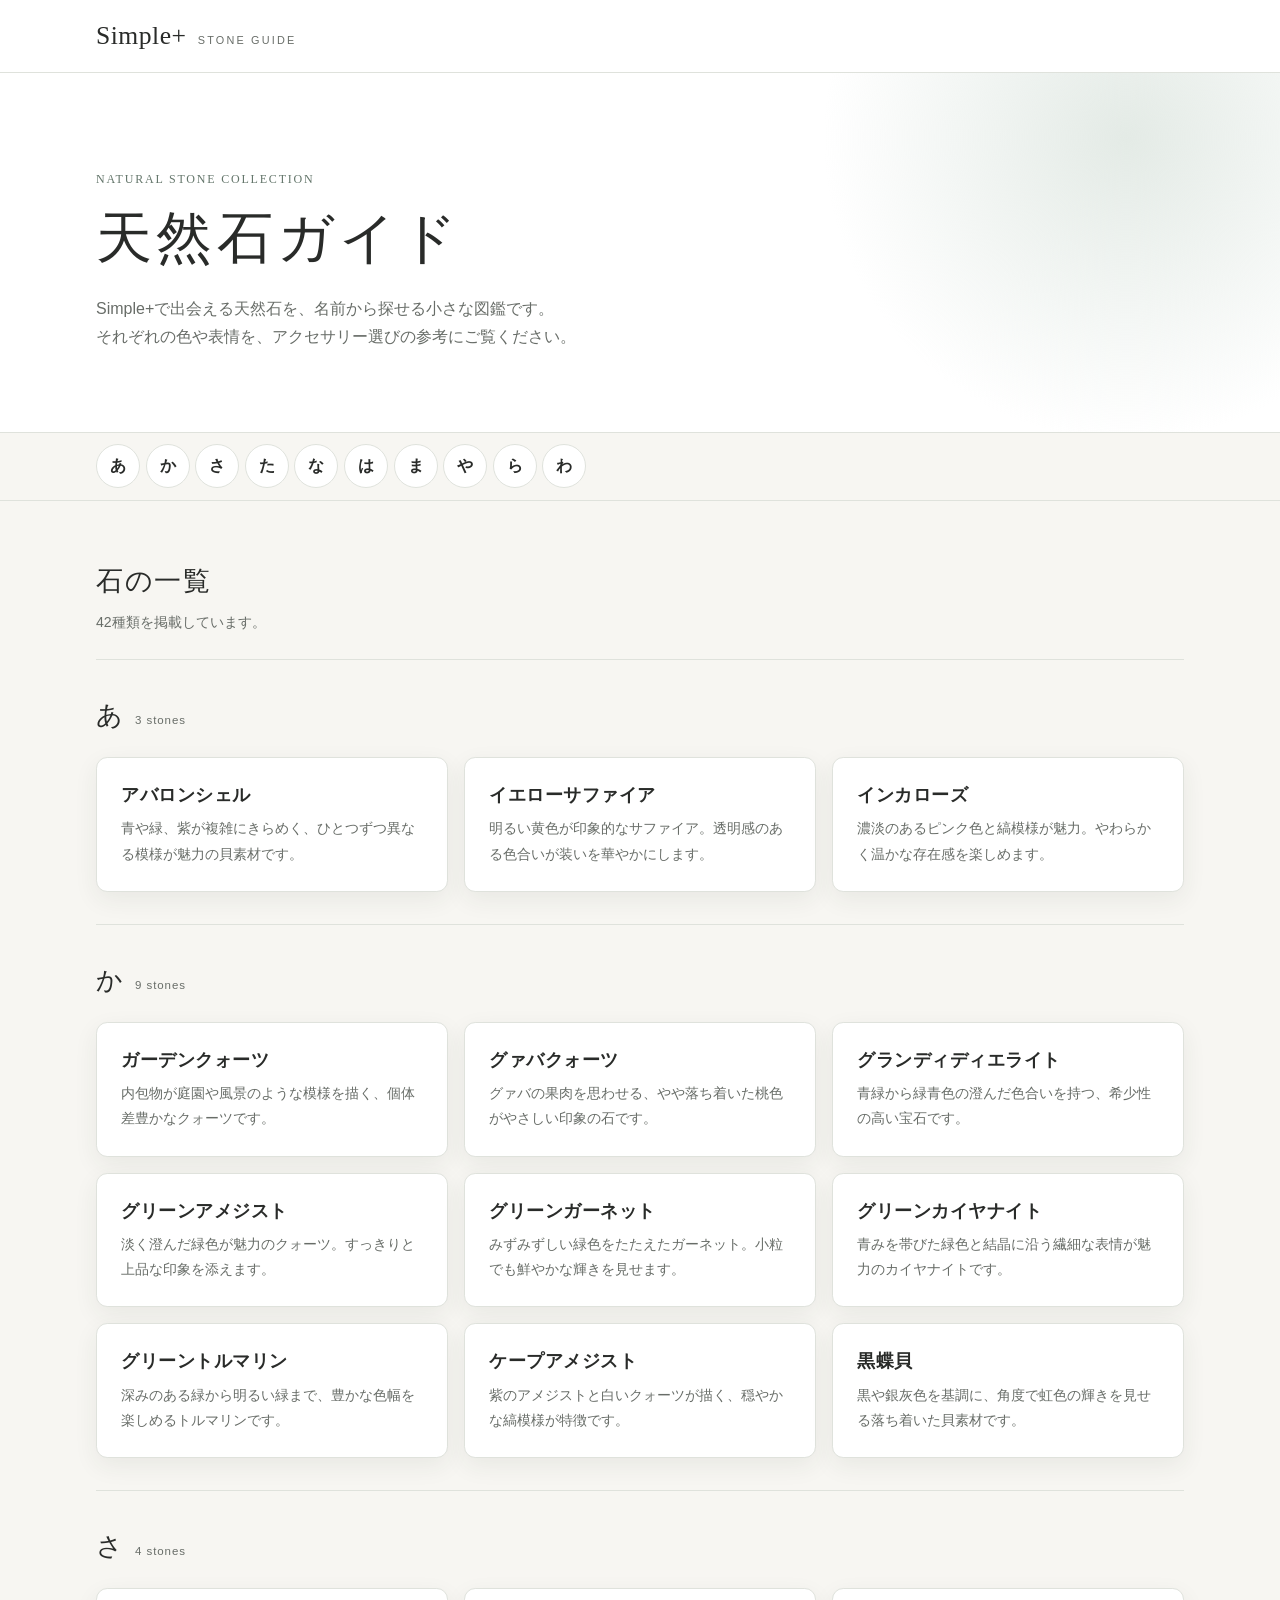
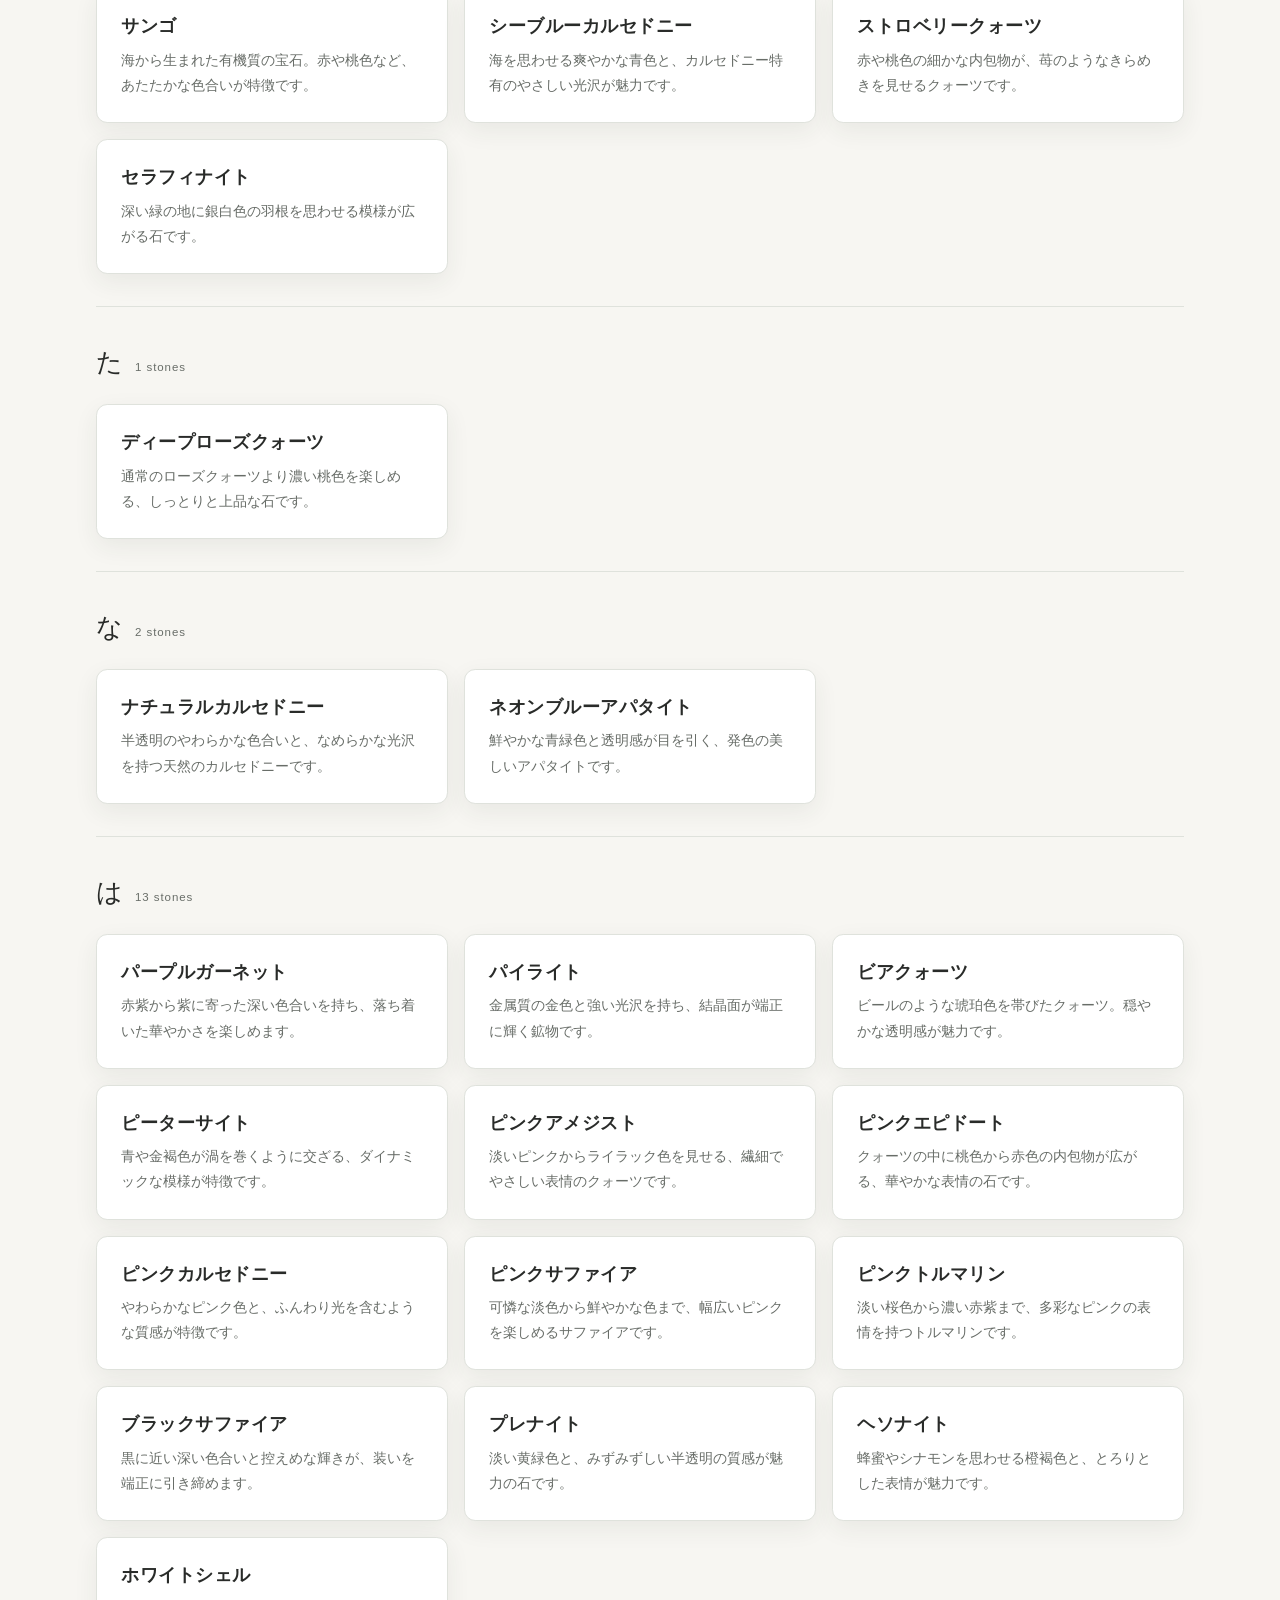
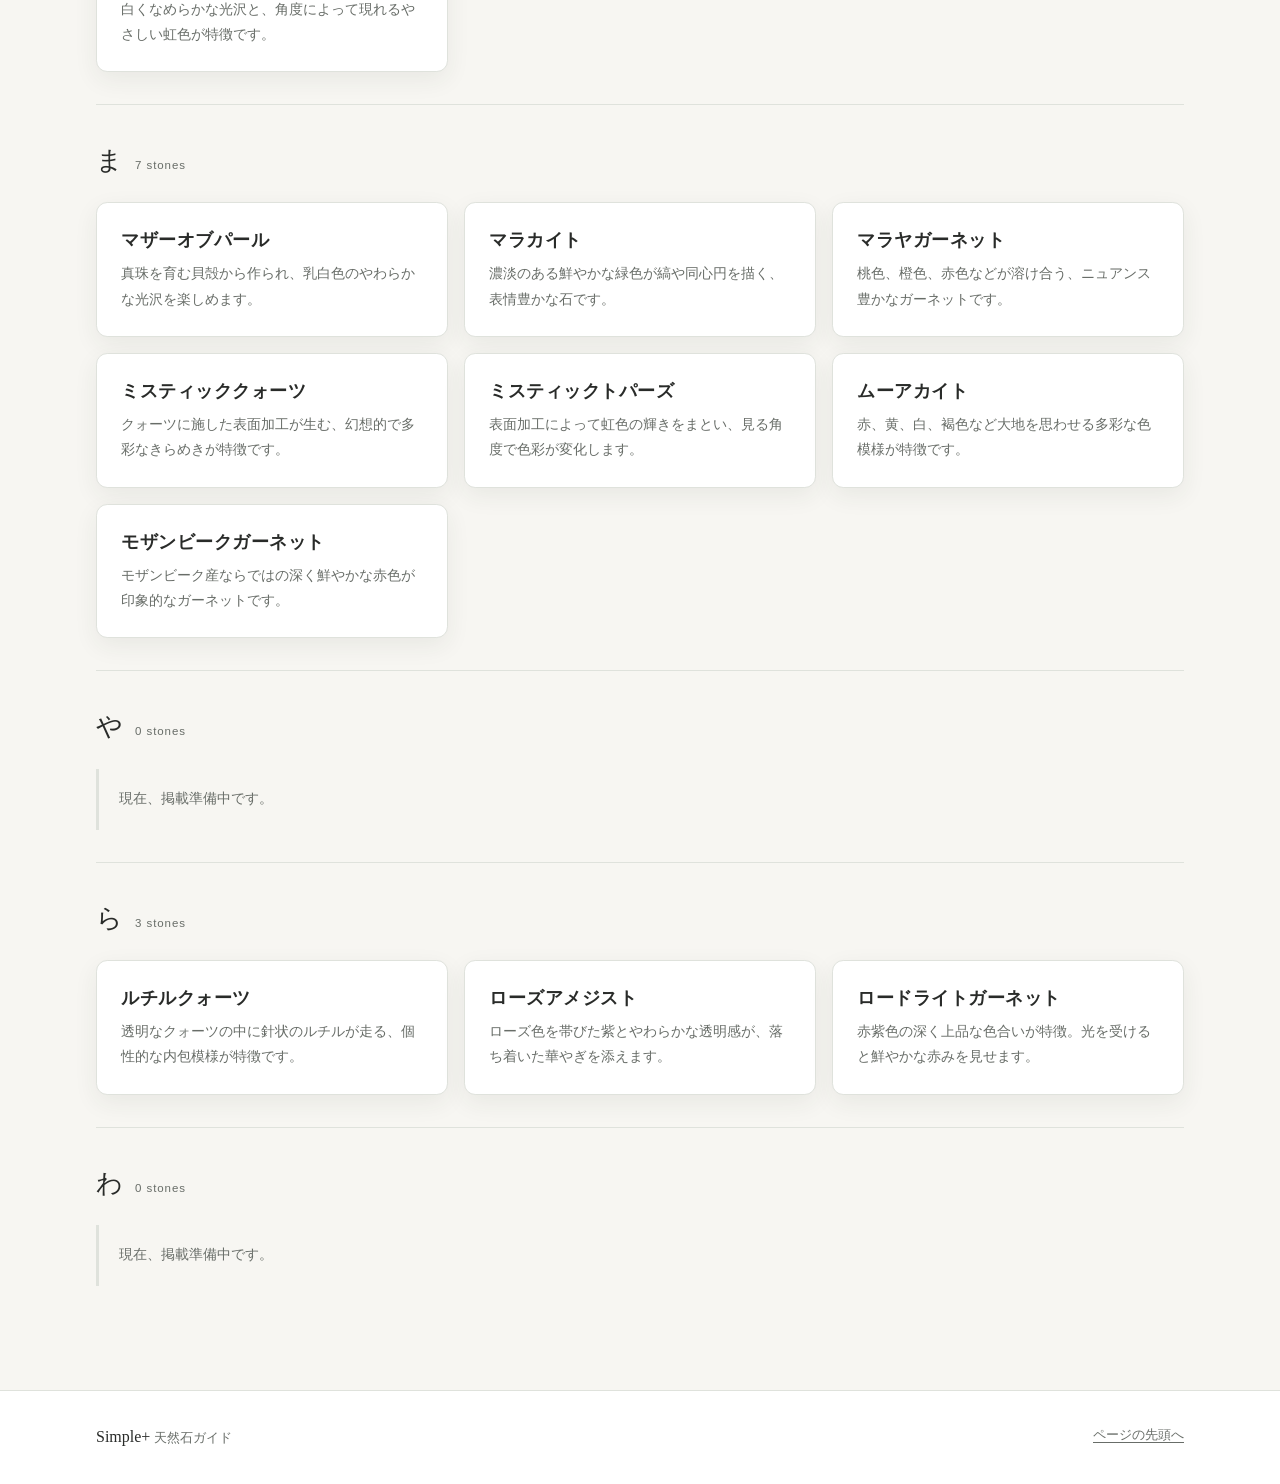
==== index.html @ 86a59d7c "Add files via upload" ====
<!doctype html>
<html lang="ja">
  <head>
    <meta charset="utf-8">
    <meta name="viewport" content="width=device-width, initial-scale=1">
    <meta name="description" content="天然石アクセサリーブランド Simple+ が扱う石の特徴を、あいうえお順で紹介します。">
    <meta name="theme-color" content="#f7f6f2">
    <title>天然石ガイド | Simple+</title>
    <link rel="stylesheet" href="style.css">
    <script src="script.js" defer></script>
  </head>
  <body>
    <a class="skip-link" href="#stone-list">石の一覧へ移動</a>

    <header class="site-header" id="top">
      <div class="header-inner">
        <a class="brand" href="#top" aria-label="Simple+ 天然石ガイドの先頭へ">
          <span class="brand-name">Simple+</span>
          <span class="brand-label">STONE GUIDE</span>
        </a>
      </div>
    </header>

    <main>
      <section class="hero" aria-labelledby="page-title">
        <div class="content-width">
          <p class="eyebrow">Natural stone collection</p>
          <h1 id="page-title">天然石ガイド</h1>
          <p class="lead">
            Simple+で出会える天然石を、名前から探せる小さな図鑑です。<br>
            それぞれの色や表情を、アクセサリー選びの参考にご覧ください。
          </p>
        </div>
      </section>

      <nav class="kana-navigation" aria-label="石名のあいうえお順ナビゲーション">
        <div class="kana-scroll content-width">
          <a href="#group-a">あ</a>
          <a href="#group-ka">か</a>
          <a href="#group-sa">さ</a>
          <a href="#group-ta">た</a>
          <a href="#group-na">な</a>
          <a href="#group-ha">は</a>
          <a href="#group-ma">ま</a>
          <a href="#group-ya">や</a>
          <a href="#group-ra">ら</a>
          <a href="#group-wa">わ</a>
        </div>
      </nav>

      <div class="content-width list-heading">
        <h2>石の一覧</h2>
        <p><span id="stone-count">0</span>種類を掲載しています。</p>
      </div>

      <div id="stone-list" class="stone-groups content-width" aria-live="polite"></div>

      <noscript>
        <p class="noscript-message content-width">
          石の一覧を表示するには、ブラウザのJavaScriptを有効にしてください。
        </p>
      </noscript>
    </main>

    <footer class="site-footer">
      <div class="content-width footer-inner">
        <p><span class="footer-brand">Simple+</span> 天然石ガイド</p>
        <a href="#top">ページの先頭へ</a>
      </div>
    </footer>
  </body>
</html>
---- style.css ----
:root {
  --background: #f7f6f2;
  --surface: #ffffff;
  --text: #292b29;
  --muted: #686d68;
  --accent: #64766b;
  --accent-soft: #e9eee9;
  --border: #dfe2dc;
  --shadow: 0 8px 24px rgb(40 50 43 / 7%);
  --content-width: 68rem;
}

* {
  box-sizing: border-box;
}

html {
  scroll-behavior: smooth;
  scroll-padding-top: 5.5rem;
}

body {
  margin: 0;
  background: var(--background);
  color: var(--text);
  font-family: -apple-system, BlinkMacSystemFont, "Hiragino Sans", "Yu Gothic", "YuGothic", "Noto Sans JP", sans-serif;
  font-size: 1rem;
  line-height: 1.8;
  -webkit-font-smoothing: antialiased;
}

a {
  color: inherit;
}

.content-width,
.header-inner {
  width: min(100% - 2rem, var(--content-width));
  margin-inline: auto;
}

.skip-link {
  position: fixed;
  z-index: 100;
  top: 0.5rem;
  left: 0.5rem;
  padding: 0.65rem 1rem;
  border-radius: 0.35rem;
  background: var(--text);
  color: #fff;
  transform: translateY(-150%);
}

.skip-link:focus {
  transform: translateY(0);
}

.site-header {
  position: relative;
  z-index: 20;
  border-bottom: 1px solid var(--border);
  background: rgb(255 255 255 / 94%);
}

.header-inner {
  display: flex;
  min-height: 4.5rem;
  align-items: center;
}

.brand {
  display: inline-flex;
  align-items: baseline;
  gap: 0.7rem;
  text-decoration: none;
}

.brand-name {
  font-family: Georgia, "Times New Roman", serif;
  font-size: 1.6rem;
  letter-spacing: 0.02em;
}

.brand-label {
  color: var(--muted);
  font-size: 0.68rem;
  letter-spacing: 0.2em;
}

.hero {
  padding: 4.5rem 0 3.5rem;
  border-bottom: 1px solid var(--border);
  background:
    radial-gradient(circle at 88% 18%, rgb(216 226 219 / 70%), transparent 26%),
    var(--surface);
}

.eyebrow {
  margin: 0 0 0.7rem;
  color: var(--accent);
  font-family: Georgia, "Times New Roman", serif;
  font-size: 0.75rem;
  letter-spacing: 0.15em;
  text-transform: uppercase;
}

h1,
h2,
h3,
p {
  margin-top: 0;
}

h1 {
  margin-bottom: 1.25rem;
  font-family: Georgia, "Yu Mincho", "YuMincho", serif;
  font-size: clamp(2rem, 8vw, 3.5rem);
  font-weight: 500;
  letter-spacing: 0.08em;
  line-height: 1.3;
}

.lead {
  max-width: 40rem;
  margin-bottom: 0;
  color: var(--muted);
  font-size: 0.95rem;
}

.kana-navigation {
  position: sticky;
  z-index: 10;
  top: 0;
  border-bottom: 1px solid var(--border);
  background: rgb(247 246 242 / 95%);
  backdrop-filter: blur(8px);
}

.kana-scroll {
  display: flex;
  gap: 0.35rem;
  overflow-x: auto;
  padding-block: 0.7rem;
  scrollbar-width: thin;
}

.kana-scroll a {
  display: grid;
  flex: 0 0 2.75rem;
  min-height: 2.75rem;
  place-items: center;
  border: 1px solid var(--border);
  border-radius: 999px;
  background: var(--surface);
  font-weight: 600;
  text-decoration: none;
  transition: background-color 160ms ease, border-color 160ms ease, color 160ms ease;
}

.kana-scroll a:hover,
.kana-scroll a:focus-visible {
  border-color: var(--accent);
  background: var(--accent);
  color: #fff;
  outline: none;
}

.list-heading {
  padding: 3.5rem 0 1.5rem;
}

.list-heading h2 {
  margin-bottom: 0.25rem;
  font-family: Georgia, "Yu Mincho", "YuMincho", serif;
  font-size: 1.7rem;
  font-weight: 500;
  letter-spacing: 0.06em;
}

.list-heading p {
  margin-bottom: 0;
  color: var(--muted);
  font-size: 0.88rem;
}

.stone-groups {
  padding-bottom: 4.5rem;
}

.stone-group {
  padding: 2rem 0;
  border-top: 1px solid var(--border);
  scroll-margin-top: 5.5rem;
}

.group-title {
  display: flex;
  align-items: baseline;
  gap: 0.75rem;
  margin-bottom: 1.1rem;
  font-family: Georgia, "Yu Mincho", "YuMincho", serif;
  font-size: 1.65rem;
  font-weight: 500;
}

.group-count {
  color: var(--muted);
  font-family: -apple-system, BlinkMacSystemFont, "Hiragino Sans", "Yu Gothic", sans-serif;
  font-size: 0.72rem;
  font-weight: 400;
  letter-spacing: 0.08em;
}

.stone-grid {
  display: grid;
  gap: 0.8rem;
  padding: 0;
  margin: 0;
  list-style: none;
}

.stone-card {
  height: 100%;
  padding: 1.25rem;
  border: 1px solid var(--border);
  border-radius: 0.7rem;
  background: var(--surface);
  box-shadow: var(--shadow);
}

.stone-card h3 {
  margin-bottom: 0.5rem;
  font-family: Georgia, "Yu Mincho", "YuMincho", serif;
  font-size: 1.1rem;
  font-weight: 600;
  letter-spacing: 0.03em;
  line-height: 1.5;
}

.stone-card p {
  margin-bottom: 0;
  color: var(--muted);
  font-size: 0.9rem;
  line-height: 1.75;
}

.empty-message {
  margin: 0;
  padding: 1.1rem 1.25rem;
  border-left: 3px solid var(--border);
  color: var(--muted);
  font-size: 0.9rem;
}

.noscript-message {
  margin-bottom: 4rem;
  padding: 1rem;
  border: 1px solid #b88f53;
  background: #fffaf0;
}

.site-footer {
  border-top: 1px solid var(--border);
  background: var(--surface);
}

.footer-inner {
  display: flex;
  flex-wrap: wrap;
  justify-content: space-between;
  gap: 0.75rem 1.5rem;
  padding-block: 2rem;
  color: var(--muted);
  font-size: 0.8rem;
}

.footer-inner p {
  margin-bottom: 0;
}

.footer-inner a {
  text-underline-offset: 0.2em;
}

.footer-brand {
  color: var(--text);
  font-family: Georgia, "Times New Roman", serif;
  font-size: 1rem;
}

@media (min-width: 40rem) {
  .content-width,
  .header-inner {
    width: min(100% - 3rem, var(--content-width));
  }

  .hero {
    padding: 6rem 0 5rem;
  }

  .lead {
    font-size: 1rem;
  }

  .stone-grid {
    grid-template-columns: repeat(2, minmax(0, 1fr));
    gap: 1rem;
  }

  .stone-card {
    padding: 1.5rem;
  }
}

@media (min-width: 62rem) {
  .stone-grid {
    grid-template-columns: repeat(3, minmax(0, 1fr));
  }
}

@media (prefers-reduced-motion: reduce) {
  html {
    scroll-behavior: auto;
  }

  *,
  *::before,
  *::after {
    scroll-behavior: auto !important;
    transition-duration: 0.01ms !important;
  }
}
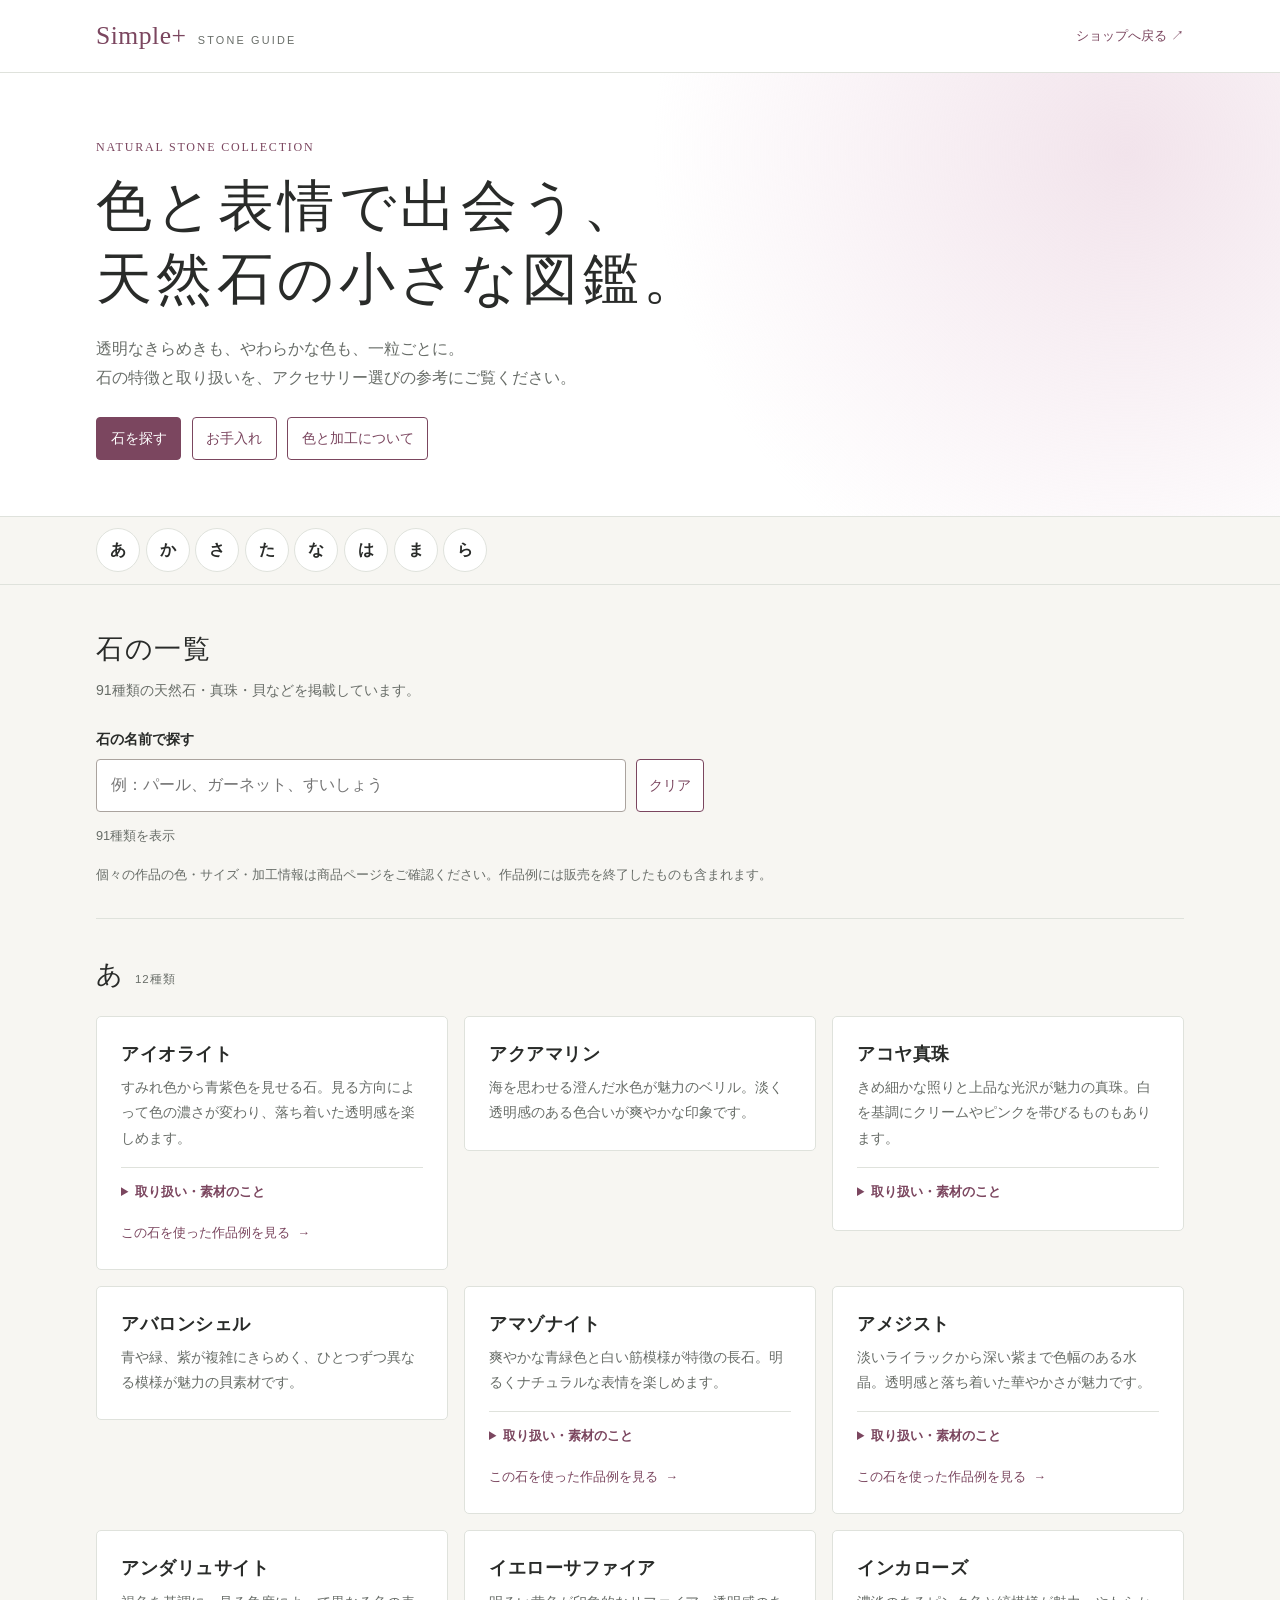
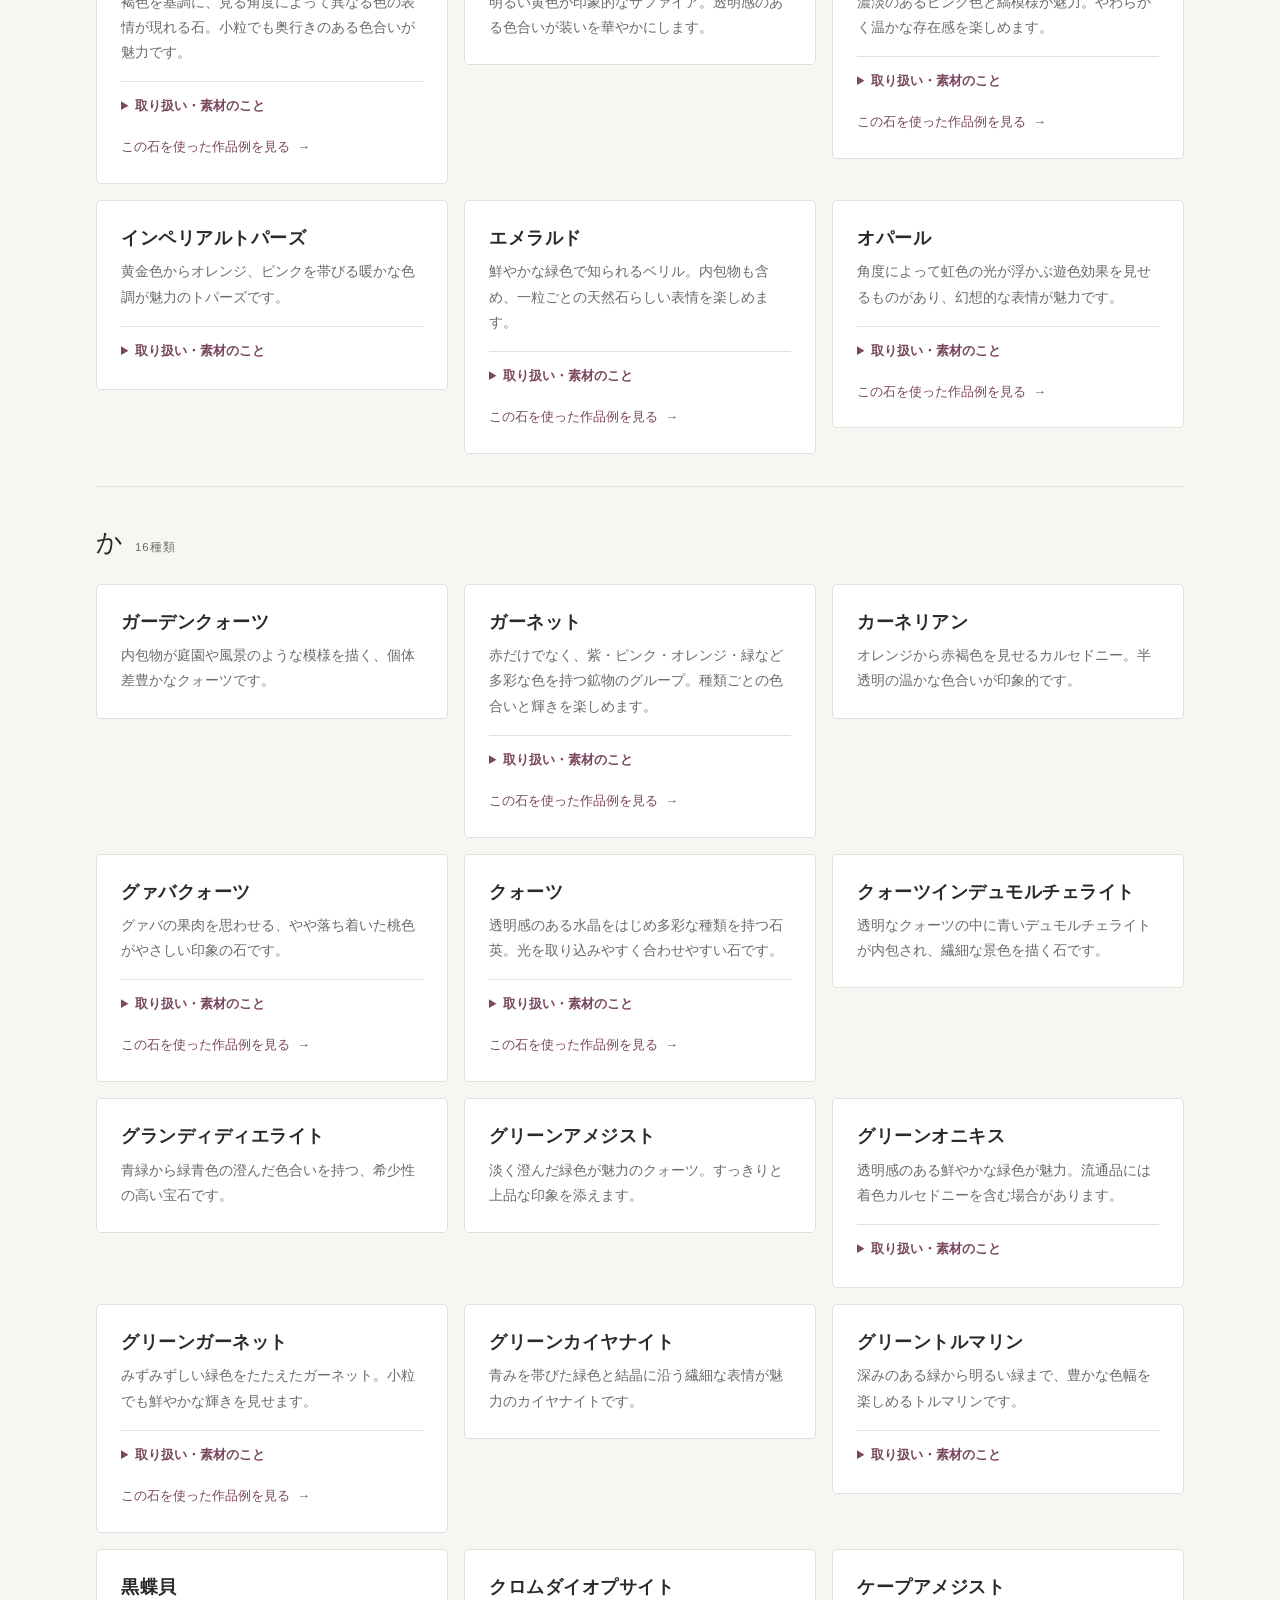
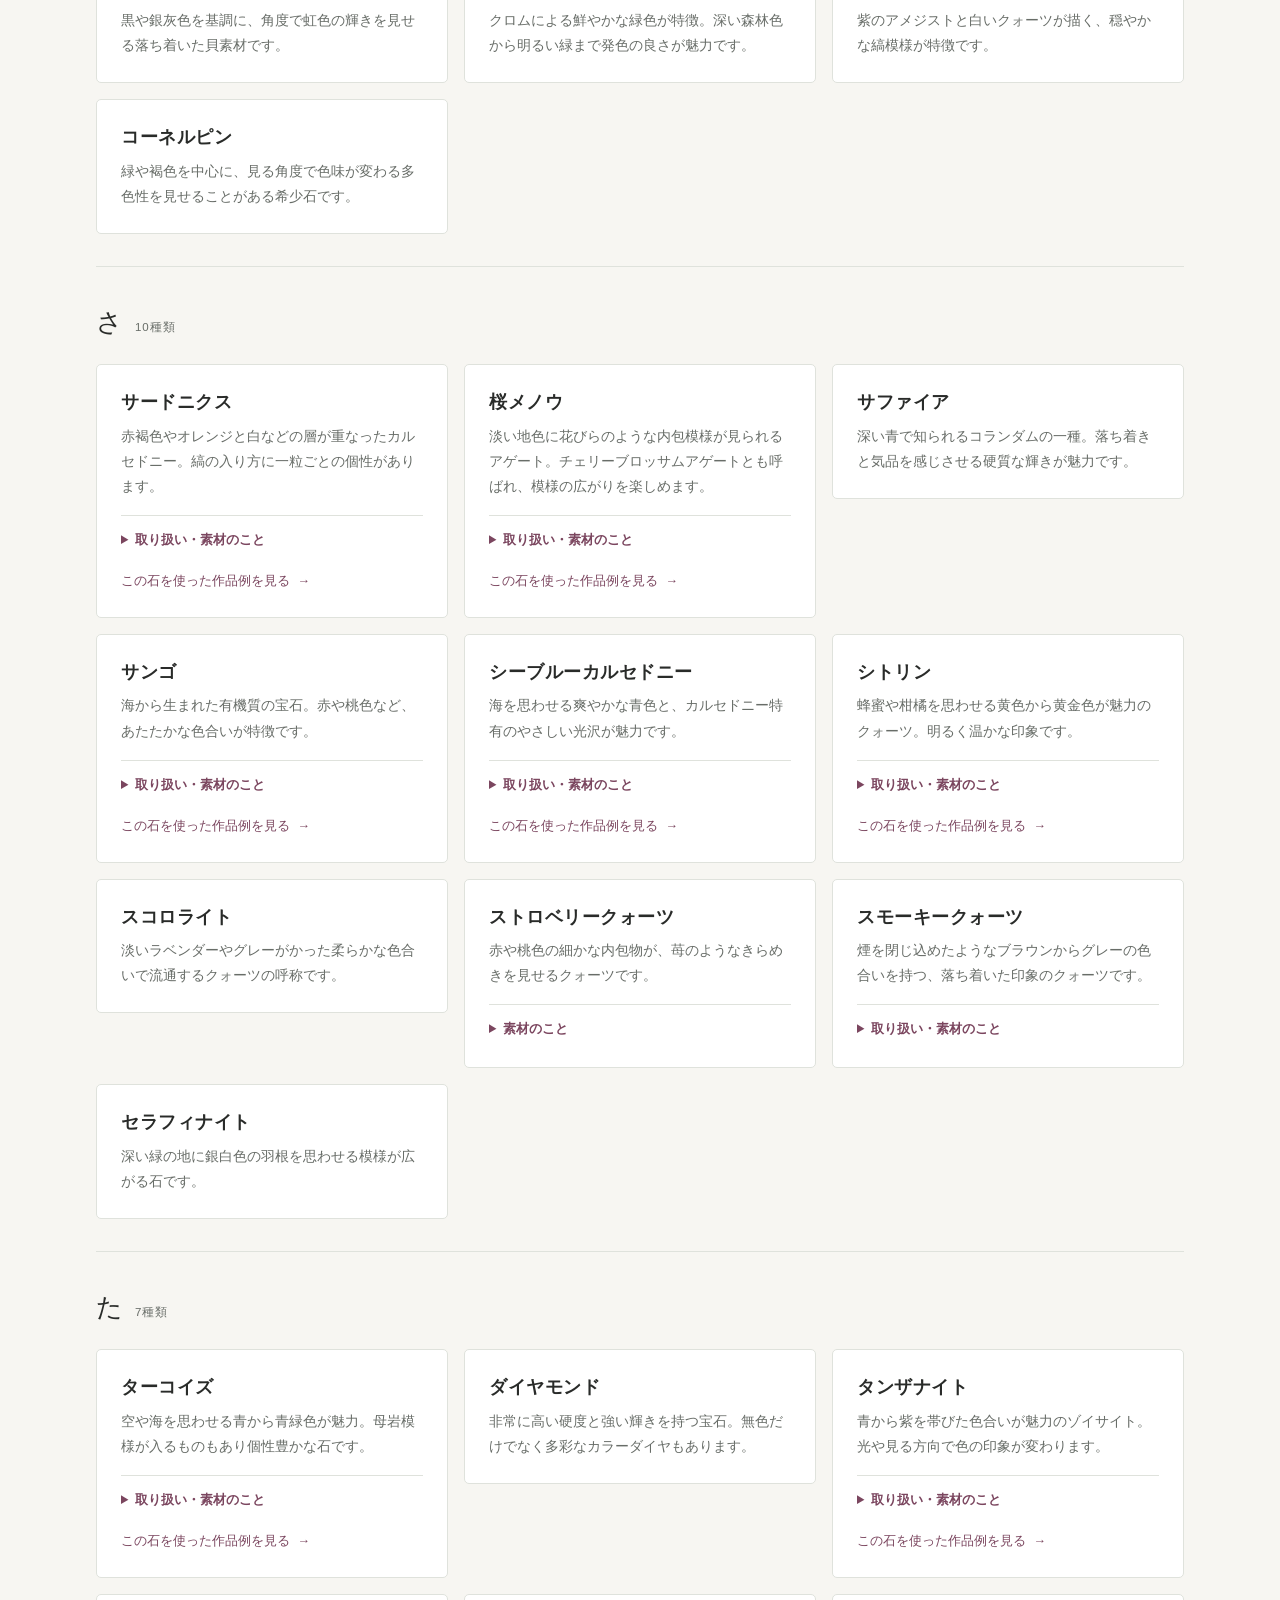
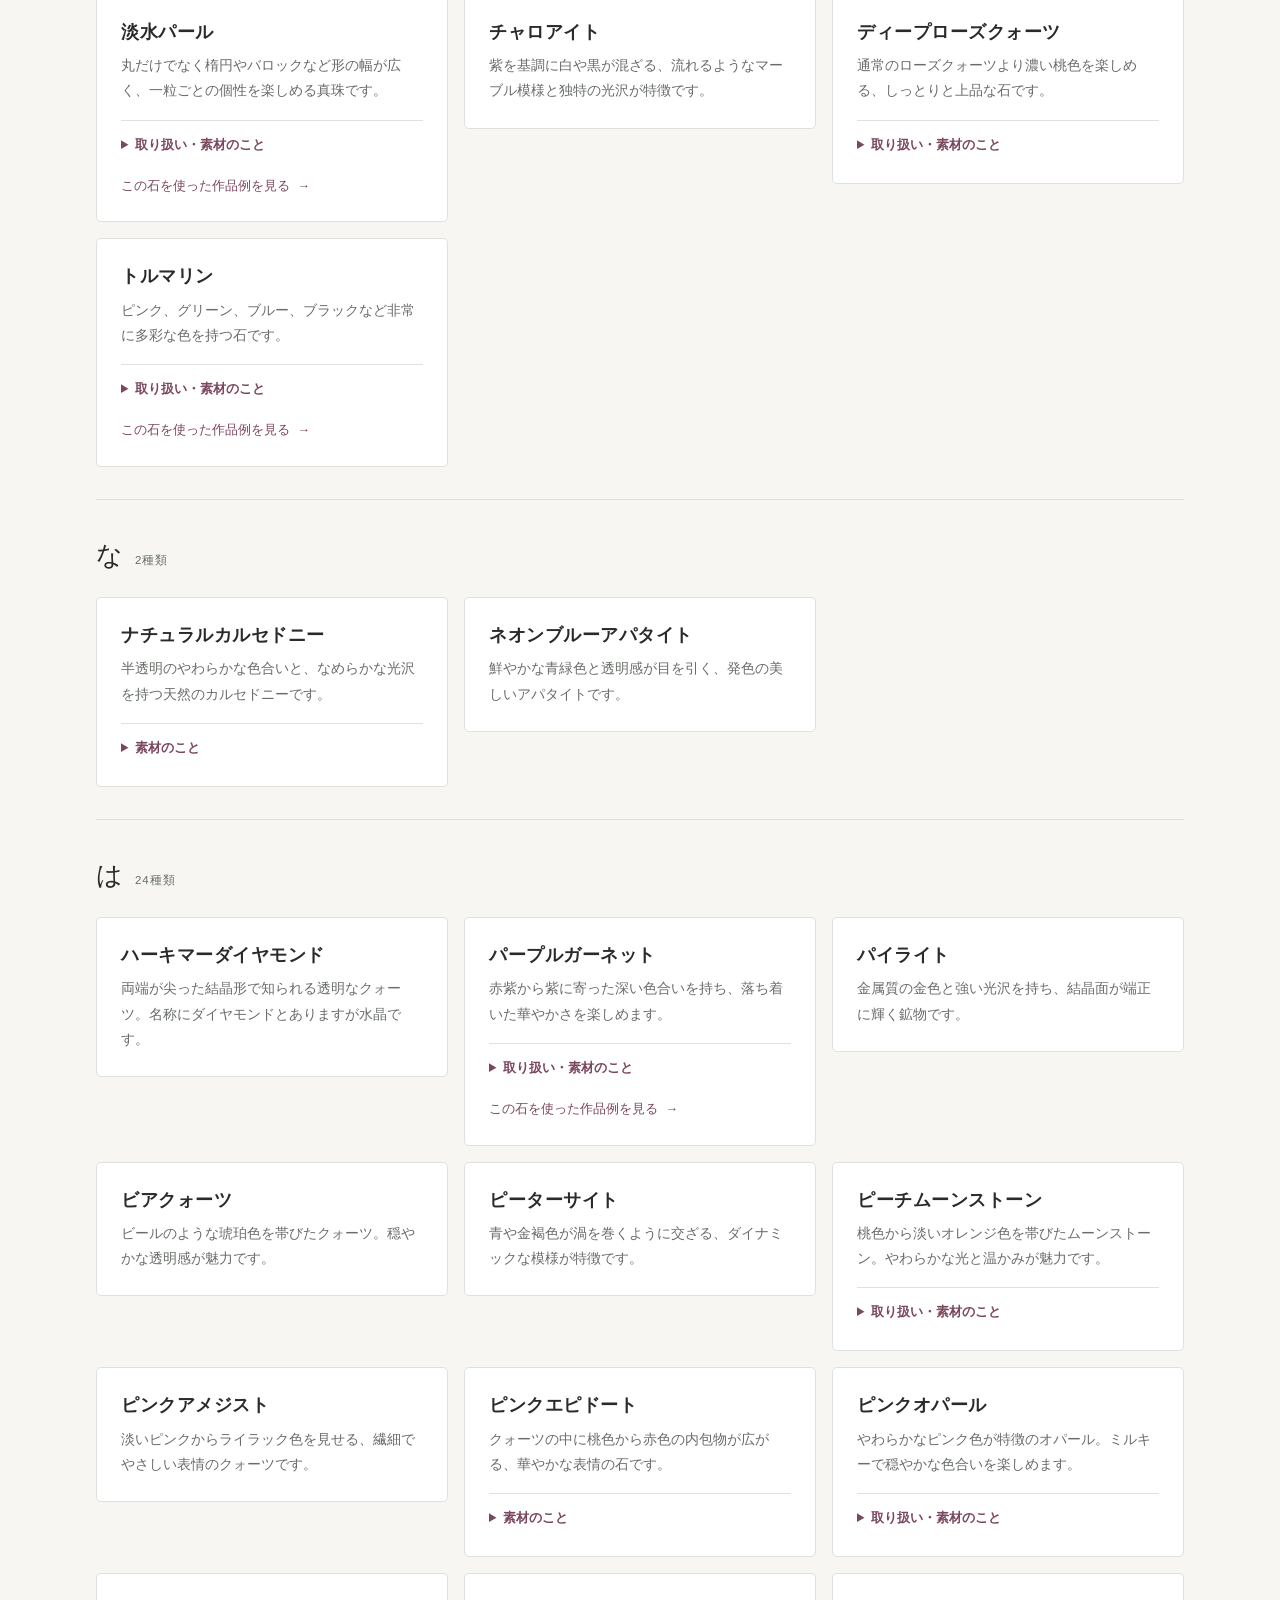
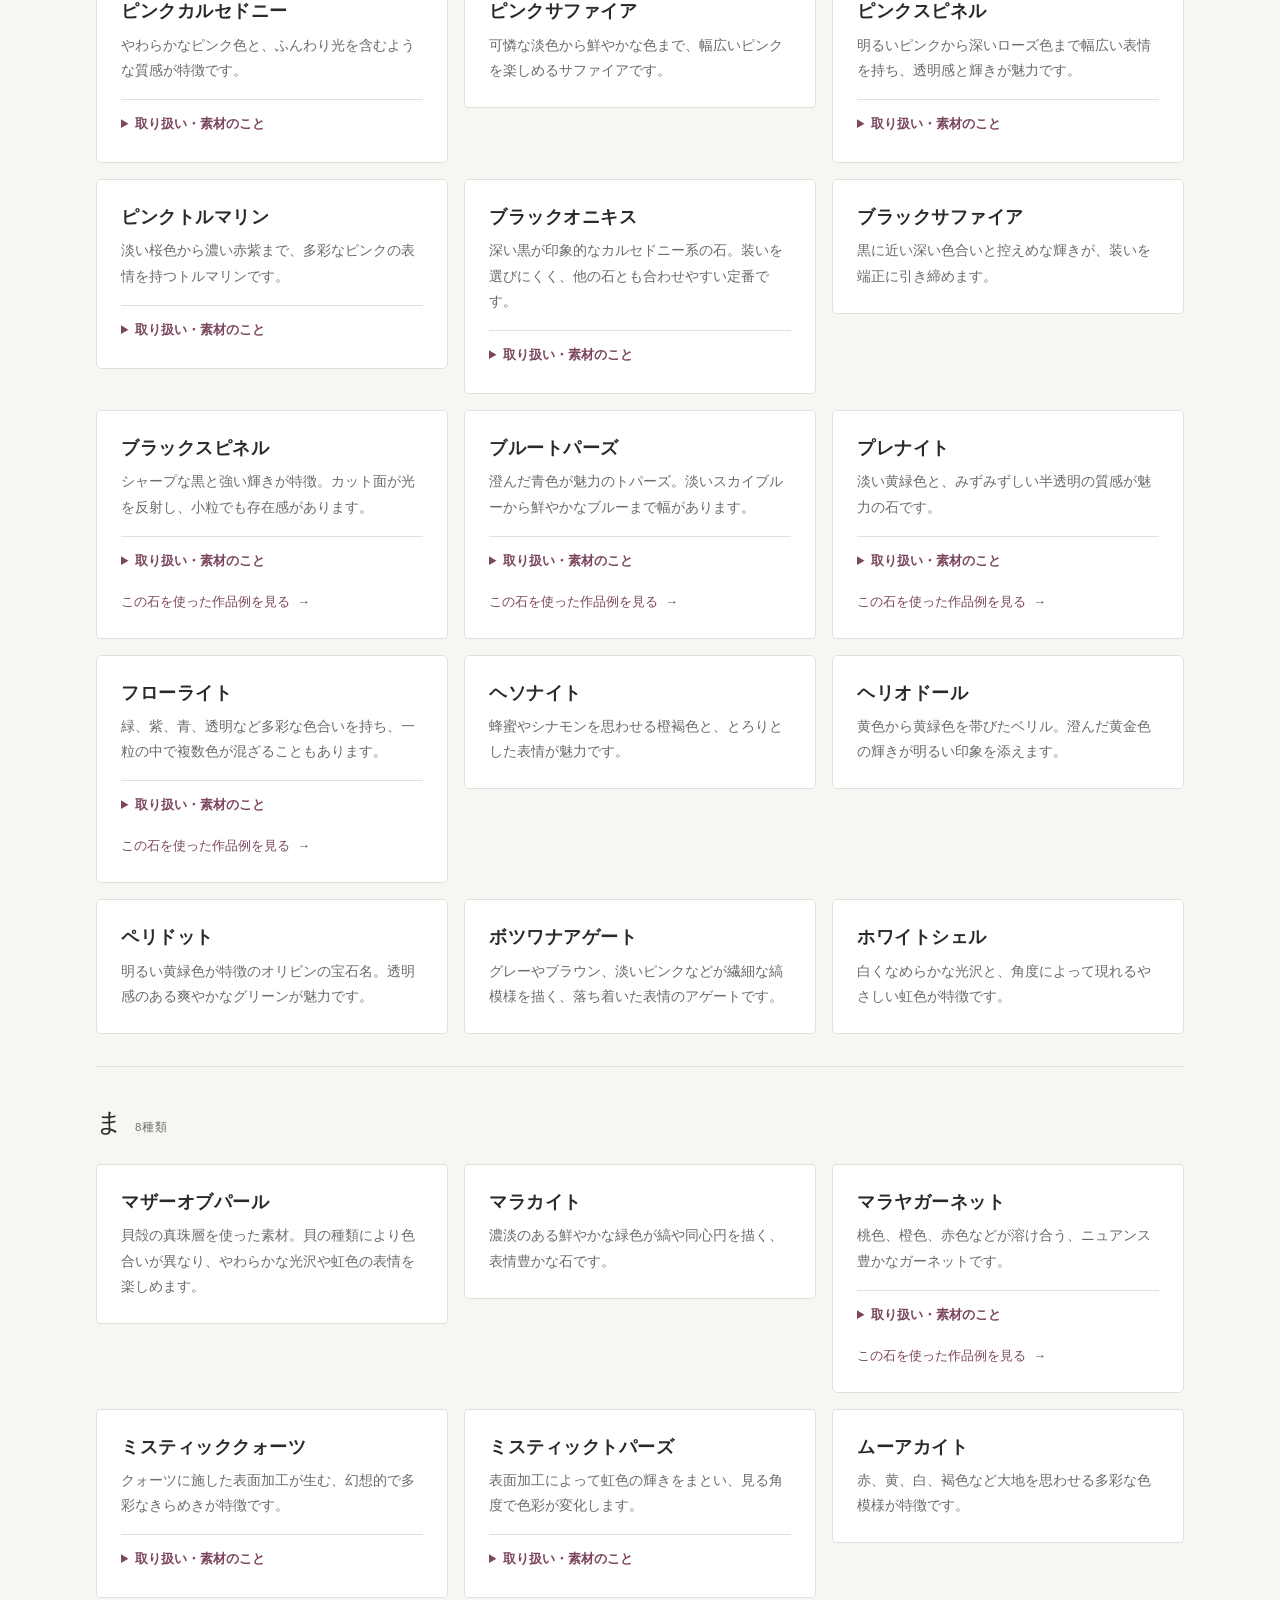
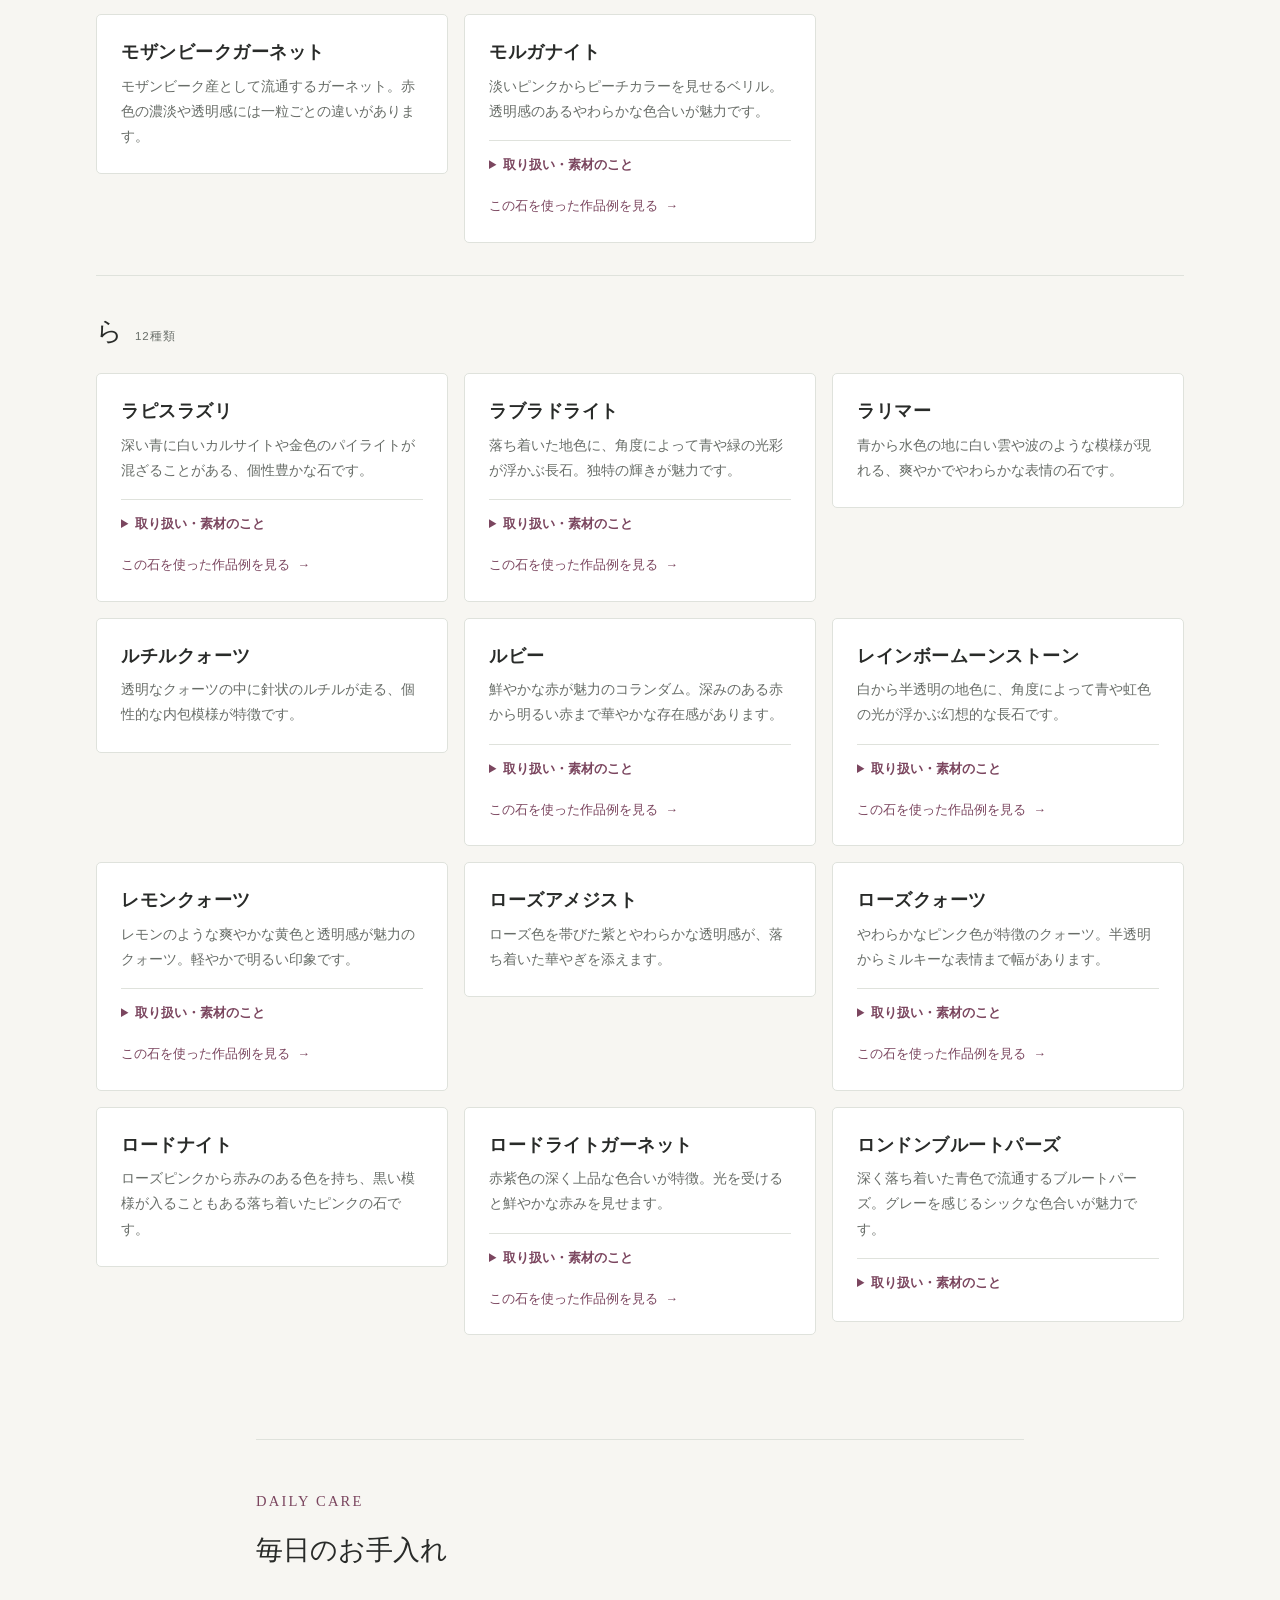
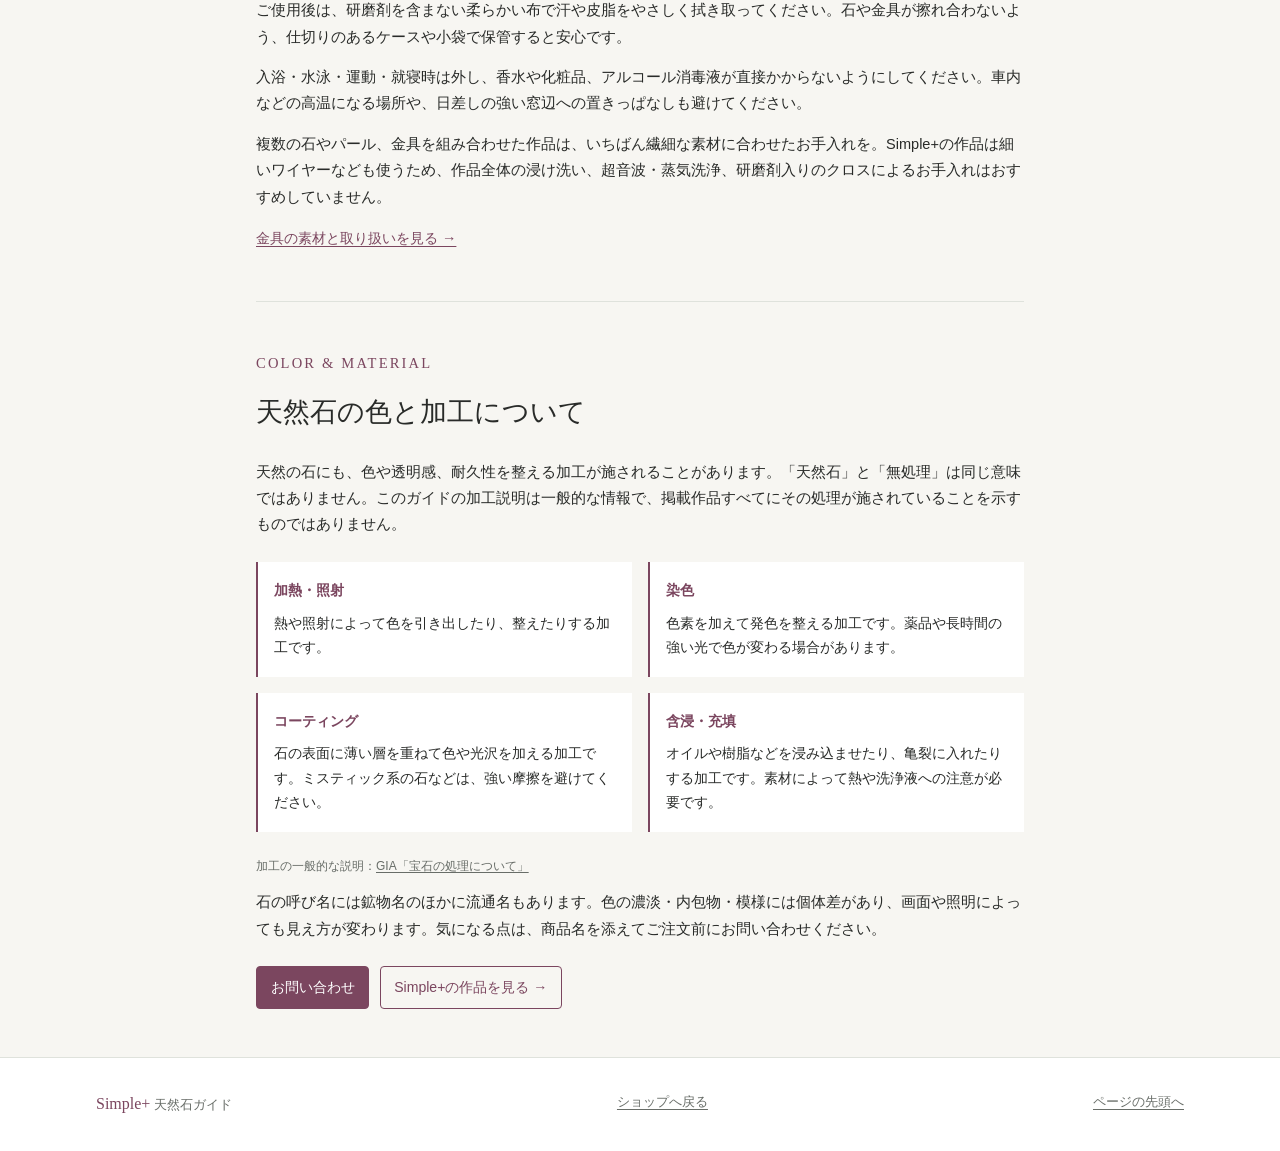
==== commit 55154806: "Expand Simple+ stone guide with care information and shop links" ====
--- a/index.html
+++ b/index.html
@@ -1,72 +1,470 @@
 <!doctype html>
-<html lang="ja">
-  <head>
-    <meta charset="utf-8">
-    <meta name="viewport" content="width=device-width, initial-scale=1">
-    <meta name="description" content="天然石アクセサリーブランド Simple+ が扱う石の特徴を、あいうえお順で紹介します。">
-    <meta name="theme-color" content="#f7f6f2">
-    <title>天然石ガイド | Simple+</title>
-    <link rel="stylesheet" href="style.css">
-    <script src="script.js" defer></script>
-  </head>
-  <body>
-    <a class="skip-link" href="#stone-list">石の一覧へ移動</a>
-
-    <header class="site-header" id="top">
-      <div class="header-inner">
-        <a class="brand" href="#top" aria-label="Simple+ 天然石ガイドの先頭へ">
-          <span class="brand-name">Simple+</span>
-          <span class="brand-label">STONE GUIDE</span>
-        </a>
-      </div>
-    </header>
-
-    <main>
-      <section class="hero" aria-labelledby="page-title">
-        <div class="content-width">
-          <p class="eyebrow">Natural stone collection</p>
-          <h1 id="page-title">天然石ガイド</h1>
-          <p class="lead">
-            Simple+で出会える天然石を、名前から探せる小さな図鑑です。<br>
-            それぞれの色や表情を、アクセサリー選びの参考にご覧ください。
-          </p>
-        </div>
-      </section>
-
-      <nav class="kana-navigation" aria-label="石名のあいうえお順ナビゲーション">
-        <div class="kana-scroll content-width">
-          <a href="#group-a">あ</a>
-          <a href="#group-ka">か</a>
-          <a href="#group-sa">さ</a>
-          <a href="#group-ta">た</a>
-          <a href="#group-na">な</a>
-          <a href="#group-ha">は</a>
-          <a href="#group-ma">ま</a>
-          <a href="#group-ya">や</a>
-          <a href="#group-ra">ら</a>
-          <a href="#group-wa">わ</a>
-        </div>
-      </nav>
-
-      <div class="content-width list-heading">
-        <h2>石の一覧</h2>
-        <p><span id="stone-count">0</span>種類を掲載しています。</p>
-      </div>
-
-      <div id="stone-list" class="stone-groups content-width" aria-live="polite"></div>
-
-      <noscript>
-        <p class="noscript-message content-width">
-          石の一覧を表示するには、ブラウザのJavaScriptを有効にしてください。
-        </p>
-      </noscript>
-    </main>
-
-    <footer class="site-footer">
-      <div class="content-width footer-inner">
-        <p><span class="footer-brand">Simple+</span> 天然石ガイド</p>
-        <a href="#top">ページの先頭へ</a>
-      </div>
-    </footer>
-  </body>
-</html>
+<html lang="ja"><head>
+<meta charset="utf-8"><meta name="viewport" content="width=device-width, initial-scale=1">
+<meta name="description" content="Simple+の天然石ガイド。石の色や表情、取り扱い、加工について、石名や五十音から探せます。">
+<meta name="theme-color" content="#7b465f"><title>天然石ガイド | Simple+</title>
+<link rel="stylesheet" href="style.css"><script src="script.js" defer></script></head>
+<body><a class="skip-link" href="#stone-list">石の一覧へ移動</a>
+<header class="site-header" id="top"><div class="header-inner"><a class="brand" href="#top" aria-label="Simple+ 天然石ガイドの先頭へ"><span class="brand-name">Simple+</span><span class="brand-label">STONE GUIDE</span></a><a class="shop-link" href="https://simple0710.thebase.in/">ショップへ戻る <span aria-hidden="true">↗</span></a></div></header>
+<main>
+<section class="hero" aria-labelledby="page-title"><div class="content-width"><p class="eyebrow">Natural stone collection</p><h1 id="page-title">色と表情で出会う、<br>天然石の小さな図鑑。</h1><p class="lead">透明なきらめきも、やわらかな色も、一粒ごとに。<br>石の特徴と取り扱いを、アクセサリー選びの参考にご覧ください。</p><div class="quick-links"><a href="#stone-list">石を探す</a><a href="#care">お手入れ</a><a href="#treatments">色と加工について</a></div></div></section>
+<nav class="kana-navigation" aria-label="石名の五十音ナビゲーション"><div class="kana-scroll content-width"><a href="#group-a">あ</a><a href="#group-ka">か</a><a href="#group-sa">さ</a><a href="#group-ta">た</a><a href="#group-na">な</a><a href="#group-ha">は</a><a href="#group-ma">ま</a><a href="#group-ra">ら</a></div></nav>
+<section class="content-width search-section" id="stone-list" aria-labelledby="list-title"><div class="list-heading"><h2 id="list-title">石の一覧</h2><p>91種類の天然石・真珠・貝などを掲載しています。</p></div><div id="search-controls" hidden><label for="stone-search">石の名前で探す</label><div class="search-row"><input id="stone-search" type="search" placeholder="例：パール、ガーネット、すいしょう" autocomplete="off"><button type="button" id="clear-search">クリア</button></div><p id="search-status" role="status" aria-live="polite">91種類を表示</p></div><p class="guide-note">個々の作品の色・サイズ・加工情報は商品ページをご確認ください。作品例には販売を終了したものも含まれます。</p></section>
+<div class="content-width stone-groups"><section class="stone-group" id="group-a" aria-labelledby="group-a-title"><h2 class="group-title" id="group-a-title">あ<span class="group-count">12種類</span></h2><ul class="stone-grid"><li class="stone-item" data-search="アイオライト あいおらいと 菫青石 きんせいせき"><article class="stone-card" id="stone-アイオライト">
+    <h3>アイオライト</h3><p>すみれ色から青紫色を見せる石。見る方向によって色の濃さが変わり、落ち着いた透明感を楽しめます。</p>
+    <details class="stone-details"><summary>取り扱い・素材のこと</summary><div class="detail-block"><h4>取り扱い</h4><p>衝撃で割れやすい方向があるため、硬い場所にぶつけないようにしてください。高温や急な温度変化、超音波・蒸気洗浄を避けてください。</p></div><p class="reference">参考：<a href="https://www.gia.edu/iolite-care-cleaning" target="_blank" rel="noopener noreferrer">GIAの解説 1</a> / <a href="https://www.gia.edu/iolite-description" target="_blank" rel="noopener noreferrer">GIAの解説 2</a></p></details>
+    <a class="product-link" href="https://simple0710.thebase.in/items/94762807">この石を使った作品例を見る <span aria-hidden="true">→</span></a>
+  </article></li>
+<li class="stone-item" data-search="アクアマリン あくあまりん"><article class="stone-card" id="stone-アクアマリン">
+    <h3>アクアマリン</h3><p>海を思わせる澄んだ水色が魅力のベリル。淡く透明感のある色合いが爽やかな印象です。</p>
+    
+    
+  </article></li>
+<li class="stone-item" data-search="アコヤ真珠 あこやしんじゅ あこやしんじゅ あこやパール 真珠"><article class="stone-card" id="stone-アコヤ真珠">
+    <h3>アコヤ真珠</h3><p>きめ細かな照りと上品な光沢が魅力の真珠。白を基調にクリームやピンクを帯びるものもあります。</p>
+    <details class="stone-details"><summary>取り扱い・素材のこと</summary><div class="detail-block"><h4>取り扱い</h4><p>汗・化粧品・香水が付いたままにせず、使用後は柔らかい布でやさしく拭いてください。傷が付きやすいため、硬い石や金属と分けて保管し、高温や極端な乾燥を避けてください。</p></div><div class="detail-block"><h4>加工について</h4><p>真珠には色を整える加工や染色などが行われることがあります。色名だけで無加工とは判断できません。</p></div><p class="reference">参考：<a href="https://www.gia.edu/pearl-care-cleaning" target="_blank" rel="noopener noreferrer">GIAの解説</a></p></details>
+    
+  </article></li>
+<li class="stone-item" data-search="アバロンシェル あばろんしぇる"><article class="stone-card" id="stone-アバロンシェル">
+    <h3>アバロンシェル</h3><p>青や緑、紫が複雑にきらめく、ひとつずつ異なる模様が魅力の貝素材です。</p>
+    
+    
+  </article></li>
+<li class="stone-item" data-search="アマゾナイト あまぞないと"><article class="stone-card" id="stone-アマゾナイト">
+    <h3>アマゾナイト</h3><p>爽やかな青緑色と白い筋模様が特徴の長石。明るくナチュラルな表情を楽しめます。</p>
+    <details class="stone-details"><summary>取り扱い・素材のこと</summary><div class="detail-block"><h4>取り扱い</h4><p>長石の仲間には割れやすい方向があります。落下や強い打ち付けを避け、ほかの石や金属と擦れないように保管してください。</p></div><p class="reference">参考：<a href="https://www.gia.edu/moonstone-care-cleaning" target="_blank" rel="noopener noreferrer">GIAの解説</a></p></details>
+    <a class="product-link" href="https://simple0710.thebase.in/items/118447239">この石を使った作品例を見る <span aria-hidden="true">→</span></a>
+  </article></li>
+<li class="stone-item" data-search="アメジスト あめじすと"><article class="stone-card" id="stone-アメジスト">
+    <h3>アメジスト</h3><p>淡いライラックから深い紫まで色幅のある水晶。透明感と落ち着いた華やかさが魅力です。</p>
+    <details class="stone-details"><summary>取り扱い・素材のこと</summary><div class="detail-block"><h4>取り扱い</h4><p>急な温度変化と、長時間の強い日差しを避けてください。石同士が擦れないように保管し、柔らかい布でお手入れしてください。</p></div><p class="reference">参考：<a href="https://www.gia.edu/amethyst-care-cleaning" target="_blank" rel="noopener noreferrer">GIAの解説</a></p></details>
+    <a class="product-link" href="https://simple0710.thebase.in/items/118274369">この石を使った作品例を見る <span aria-hidden="true">→</span></a>
+  </article></li>
+<li class="stone-item" data-search="アンダリュサイト あんだりゅさいと"><article class="stone-card" id="stone-アンダリュサイト">
+    <h3>アンダリュサイト</h3><p>褐色を基調に、見る角度によって異なる色の表情が現れる石。小粒でも奥行きのある色合いが魅力です。</p>
+    <details class="stone-details"><summary>取り扱い・素材のこと</summary><div class="detail-block"><h4>取り扱い</h4><p>ご使用後は柔らかい布でやさしく拭き、ほかの石や金具と擦れないように保管してください。細いワイヤーや石の穴の周辺に力をかけないでください。</p></div></details>
+    <a class="product-link" href="https://simple0710.thebase.in/items/66213667">この石を使った作品例を見る <span aria-hidden="true">→</span></a>
+  </article></li>
+<li class="stone-item" data-search="イエローサファイア いえろーさふぁいあ"><article class="stone-card" id="stone-イエローサファイア">
+    <h3>イエローサファイア</h3><p>明るい黄色が印象的なサファイア。透明感のある色合いが装いを華やかにします。</p>
+    
+    
+  </article></li>
+<li class="stone-item" data-search="インカローズ いんかろーず ロードクロサイト 菱マンガン鉱"><article class="stone-card" id="stone-インカローズ">
+    <h3>インカローズ</h3><p>濃淡のあるピンク色と縞模様が魅力。やわらかく温かな存在感を楽しめます。</p>
+    <details class="stone-details"><summary>取り扱い・素材のこと</summary><div class="detail-block"><h4>取り扱い</h4><p>比較的柔らかく、衝撃で割れやすい石です。硬い物と分けて保管し、力を入れて磨かないでください。日常のお手入れは柔らかい布でやさしく行ってください。</p></div><p class="reference">参考：<a href="https://www.handbookofmineralogy.org/pdfs/rhodochrosite.pdf" target="_blank" rel="noopener noreferrer">鉱物データ</a></p></details>
+    <a class="product-link" href="https://simple0710.thebase.in/items/118797705">この石を使った作品例を見る <span aria-hidden="true">→</span></a>
+  </article></li>
+<li class="stone-item" data-search="インペリアルトパーズ いんぺりあるとぱーず"><article class="stone-card" id="stone-インペリアルトパーズ">
+    <h3>インペリアルトパーズ</h3><p>黄金色からオレンジ、ピンクを帯びる暖かな色調が魅力のトパーズです。</p>
+    <details class="stone-details"><summary>取り扱い・素材のこと</summary><div class="detail-block"><h4>取り扱い</h4><p>硬度は高くても、衝撃で割れやすい方向があります。落下や打ち付け、急な温度変化を避け、超音波・蒸気洗浄は使用しないでください。</p></div><p class="reference">参考：<a href="https://www.gia.edu/topaz-care-cleaning" target="_blank" rel="noopener noreferrer">GIAの解説</a></p></details>
+    
+  </article></li>
+<li class="stone-item" data-search="エメラルド えめらるど"><article class="stone-card" id="stone-エメラルド">
+    <h3>エメラルド</h3><p>鮮やかな緑色で知られるベリル。内包物も含め、一粒ごとの天然石らしい表情を楽しめます。</p>
+    <details class="stone-details"><summary>取り扱い・素材のこと</summary><div class="detail-block"><h4>取り扱い</h4><p>内包物や亀裂のある石が多いため、強い衝撃・高温・洗浄液を避けてください。超音波・蒸気洗浄は使用しないでください。</p></div><div class="detail-block"><h4>加工について</h4><p>亀裂を目立ちにくくするため、オイルや樹脂などを使う含浸・充填が広く行われています。</p></div><p class="reference">参考：<a href="https://www.gia.edu/emerald-care-cleaning" target="_blank" rel="noopener noreferrer">GIAの解説</a></p></details>
+    <a class="product-link" href="https://simple0710.thebase.in/items/77472341">この石を使った作品例を見る <span aria-hidden="true">→</span></a>
+  </article></li>
+<li class="stone-item" data-search="オパール おぱーる"><article class="stone-card" id="stone-オパール">
+    <h3>オパール</h3><p>角度によって虹色の光が浮かぶ遊色効果を見せるものがあり、幻想的な表情が魅力です。</p>
+    <details class="stone-details"><summary>取り扱い・素材のこと</summary><div class="detail-block"><h4>取り扱い</h4><p>強い光による熱、急な温度変化、衝撃を避けてください。作品全体を液体に浸けず、日常は柔らかい布でやさしくお手入れしてください。</p></div><p class="reference">参考：<a href="https://www.gia.edu/opal-care-cleaning" target="_blank" rel="noopener noreferrer">GIAの解説</a></p></details>
+    <a class="product-link" href="https://simple0710.thebase.in/items/118281069">この石を使った作品例を見る <span aria-hidden="true">→</span></a>
+  </article></li></ul></section>
+<section class="stone-group" id="group-ka" aria-labelledby="group-ka-title"><h2 class="group-title" id="group-ka-title">か<span class="group-count">16種類</span></h2><ul class="stone-grid"><li class="stone-item" data-search="ガーデンクォーツ がーでんくぉーつ"><article class="stone-card" id="stone-ガーデンクォーツ">
+    <h3>ガーデンクォーツ</h3><p>内包物が庭園や風景のような模様を描く、個体差豊かなクォーツです。</p>
+    
+    
+  </article></li>
+<li class="stone-item" data-search="ガーネット がーねっと"><article class="stone-card" id="stone-ガーネット">
+    <h3>ガーネット</h3><p>赤だけでなく、紫・ピンク・オレンジ・緑など多彩な色を持つ鉱物のグループ。種類ごとの色合いと輝きを楽しめます。</p>
+    <details class="stone-details"><summary>取り扱い・素材のこと</summary><div class="detail-block"><h4>取り扱い</h4><p>硬い場所への打ち付けを避け、石同士が擦れないように保管してください。内包物や亀裂のある粒もあるため、蒸気や超音波でのお手入れは避けてください。</p></div><p class="reference">参考：<a href="https://www.gia.edu/garnet-care-cleaning" target="_blank" rel="noopener noreferrer">GIAの解説 1</a> / <a href="https://www.gia.edu/garnet-description" target="_blank" rel="noopener noreferrer">GIAの解説 2</a></p></details>
+    <a class="product-link" href="https://simple0710.thebase.in/items/66212276">この石を使った作品例を見る <span aria-hidden="true">→</span></a>
+  </article></li>
+<li class="stone-item" data-search="カーネリアン かーねりあん"><article class="stone-card" id="stone-カーネリアン">
+    <h3>カーネリアン</h3><p>オレンジから赤褐色を見せるカルセドニー。半透明の温かな色合いが印象的です。</p>
+    
+    
+  </article></li>
+<li class="stone-item" data-search="グァバクォーツ ぐぁばくぉーつ グアバクォーツ"><article class="stone-card" id="stone-グァバクォーツ">
+    <h3>グァバクォーツ</h3><p>グァバの果肉を思わせる、やや落ち着いた桃色がやさしい印象の石です。</p>
+    <details class="stone-details"><summary>取り扱い・素材のこと</summary><div class="detail-block"><h4>取り扱い</h4><p>ご使用後は柔らかい布でやさしく拭き、ほかの石や金具と擦れないように保管してください。細いワイヤーや石の穴の周辺に力をかけないでください。</p></div><div class="detail-block"><h4>知っておきたいこと</h4><p>ピンク系の石に使われる流通名です。名称だけで鉱物の同定や無処理を保証するものではありません。作品ごとの素材表記をご確認ください。</p></div></details>
+    <a class="product-link" href="https://simple0710.thebase.in/items/118447047">この石を使った作品例を見る <span aria-hidden="true">→</span></a>
+  </article></li>
+<li class="stone-item" data-search="クォーツ くぉーつ 水晶 すいしょう ロッククリスタル"><article class="stone-card" id="stone-クォーツ">
+    <h3>クォーツ</h3><p>透明感のある水晶をはじめ多彩な種類を持つ石英。光を取り込みやすく合わせやすい石です。</p>
+    <details class="stone-details"><summary>取り扱い・素材のこと</summary><div class="detail-block"><h4>取り扱い</h4><p>ご使用後は柔らかい布でやさしく拭き、ほかの石や金具と擦れないように保管してください。細いワイヤーや石の穴の周辺に力をかけないでください。</p></div></details>
+    <a class="product-link" href="https://simple0710.thebase.in/items/118442217">この石を使った作品例を見る <span aria-hidden="true">→</span></a>
+  </article></li>
+<li class="stone-item" data-search="クォーツインデュモルチェライト くぉーついんでゅもるちぇらいと デュモルチェライトインクォーツ"><article class="stone-card" id="stone-クォーツインデュモルチェライト">
+    <h3>クォーツインデュモルチェライト</h3><p>透明なクォーツの中に青いデュモルチェライトが内包され、繊細な景色を描く石です。</p>
+    
+    
+  </article></li>
+<li class="stone-item" data-search="グランディディエライト ぐらんでぃでぃえらいと"><article class="stone-card" id="stone-グランディディエライト">
+    <h3>グランディディエライト</h3><p>青緑から緑青色の澄んだ色合いを持つ、希少性の高い宝石です。</p>
+    
+    
+  </article></li>
+<li class="stone-item" data-search="グリーンアメジスト ぐりーんあめじすと"><article class="stone-card" id="stone-グリーンアメジスト">
+    <h3>グリーンアメジスト</h3><p>淡く澄んだ緑色が魅力のクォーツ。すっきりと上品な印象を添えます。</p>
+    
+    
+  </article></li>
+<li class="stone-item" data-search="グリーンオニキス ぐりーんおにきす"><article class="stone-card" id="stone-グリーンオニキス">
+    <h3>グリーンオニキス</h3><p>透明感のある鮮やかな緑色が魅力。流通品には着色カルセドニーを含む場合があります。</p>
+    <details class="stone-details"><summary>取り扱い・素材のこと</summary><div class="detail-block"><h4>取り扱い</h4><p>染色されているものは、アルコールや除光液、長時間の強い日差しで色が変わる場合があります。柔らかい布でやさしく拭いてください。</p></div><div class="detail-block"><h4>加工について</h4><p>カルセドニーやアゲートの仲間には、染色で色を整えたものが流通しています。実際の処理は商品ごとの素材説明をご確認ください。</p></div><p class="reference">参考：<a href="https://www.gia.edu/gem-treatment" target="_blank" rel="noopener noreferrer">GIAの解説</a></p></details>
+    
+  </article></li>
+<li class="stone-item" data-search="グリーンガーネット ぐりーんがーねっと ツァボライト"><article class="stone-card" id="stone-グリーンガーネット">
+    <h3>グリーンガーネット</h3><p>みずみずしい緑色をたたえたガーネット。小粒でも鮮やかな輝きを見せます。</p>
+    <details class="stone-details"><summary>取り扱い・素材のこと</summary><div class="detail-block"><h4>取り扱い</h4><p>硬い場所への打ち付けを避け、石同士が擦れないように保管してください。内包物や亀裂のある粒もあるため、蒸気や超音波でのお手入れは避けてください。</p></div><div class="detail-block"><h4>知っておきたいこと</h4><p>緑色のガーネットの総称です。ツァボライトはその一種で、商品名に記載している場合があります。</p></div><p class="reference">参考：<a href="https://www.gia.edu/garnet-care-cleaning" target="_blank" rel="noopener noreferrer">GIAの解説 1</a> / <a href="https://www.gia.edu/garnet-description" target="_blank" rel="noopener noreferrer">GIAの解説 2</a></p></details>
+    <a class="product-link" href="https://simple0710.thebase.in/items/118797324">この石を使った作品例を見る <span aria-hidden="true">→</span></a>
+  </article></li>
+<li class="stone-item" data-search="グリーンカイヤナイト ぐりーんかいやないと"><article class="stone-card" id="stone-グリーンカイヤナイト">
+    <h3>グリーンカイヤナイト</h3><p>青みを帯びた緑色と結晶に沿う繊細な表情が魅力のカイヤナイトです。</p>
+    
+    
+  </article></li>
+<li class="stone-item" data-search="グリーントルマリン ぐりーんとるまりん"><article class="stone-card" id="stone-グリーントルマリン">
+    <h3>グリーントルマリン</h3><p>深みのある緑から明るい緑まで、豊かな色幅を楽しめるトルマリンです。</p>
+    <details class="stone-details"><summary>取り扱い・素材のこと</summary><div class="detail-block"><h4>取り扱い</h4><p>強い衝撃や急な温度変化を避け、超音波・蒸気洗浄は使用しないでください。</p></div><div class="detail-block"><h4>加工について</h4><p>色を整えるための加熱や照射が行われる場合があります。個々の作品の加工情報は商品ページをご確認ください。</p></div><p class="reference">参考：<a href="https://www.gia.edu/tourmaline-care-cleaning" target="_blank" rel="noopener noreferrer">GIAの解説</a></p></details>
+    
+  </article></li>
+<li class="stone-item" data-search="黒蝶貝 くろちょうがい くろちょうがい こくちょうがい"><article class="stone-card" id="stone-黒蝶貝">
+    <h3>黒蝶貝</h3><p>黒や銀灰色を基調に、角度で虹色の輝きを見せる落ち着いた貝素材です。</p>
+    
+    
+  </article></li>
+<li class="stone-item" data-search="クロムダイオプサイト くろむだいおぷさいと"><article class="stone-card" id="stone-クロムダイオプサイト">
+    <h3>クロムダイオプサイト</h3><p>クロムによる鮮やかな緑色が特徴。深い森林色から明るい緑まで発色の良さが魅力です。</p>
+    
+    
+  </article></li>
+<li class="stone-item" data-search="ケープアメジスト けーぷあめじすと"><article class="stone-card" id="stone-ケープアメジスト">
+    <h3>ケープアメジスト</h3><p>紫のアメジストと白いクォーツが描く、穏やかな縞模様が特徴です。</p>
+    
+    
+  </article></li>
+<li class="stone-item" data-search="コーネルピン こーねるぴん"><article class="stone-card" id="stone-コーネルピン">
+    <h3>コーネルピン</h3><p>緑や褐色を中心に、見る角度で色味が変わる多色性を見せることがある希少石です。</p>
+    
+    
+  </article></li></ul></section>
+<section class="stone-group" id="group-sa" aria-labelledby="group-sa-title"><h2 class="group-title" id="group-sa-title">さ<span class="group-count">10種類</span></h2><ul class="stone-grid"><li class="stone-item" data-search="サードニクス さーどにくす"><article class="stone-card" id="stone-サードニクス">
+    <h3>サードニクス</h3><p>赤褐色やオレンジと白などの層が重なったカルセドニー。縞の入り方に一粒ごとの個性があります。</p>
+    <details class="stone-details"><summary>取り扱い・素材のこと</summary><div class="detail-block"><h4>取り扱い</h4><p>染色されているものは、アルコールや除光液、長時間の強い日差しで色が変わる場合があります。柔らかい布でやさしく拭いてください。</p></div><div class="detail-block"><h4>加工について</h4><p>カルセドニーやアゲートの仲間には、染色で色を整えたものが流通しています。実際の処理は商品ごとの素材説明をご確認ください。</p></div><p class="reference">参考：<a href="https://www.gia.edu/birthstones/august-birthstones" target="_blank" rel="noopener noreferrer">GIAの解説</a></p></details>
+    <a class="product-link" href="https://simple0710.thebase.in/items/66212276">この石を使った作品例を見る <span aria-hidden="true">→</span></a>
+  </article></li>
+<li class="stone-item" data-search="桜メノウ さくらめのう さくらめのう チェリーブロッサムアゲート フラワーアゲート"><article class="stone-card" id="stone-桜メノウ">
+    <h3>桜メノウ</h3><p>淡い地色に花びらのような内包模様が見られるアゲート。チェリーブロッサムアゲートとも呼ばれ、模様の広がりを楽しめます。</p>
+    <details class="stone-details"><summary>取り扱い・素材のこと</summary><div class="detail-block"><h4>取り扱い</h4><p>ご使用後は柔らかい布でやさしく拭き、ほかの石や金具と擦れないように保管してください。細いワイヤーや石の穴の周辺に力をかけないでください。</p></div></details>
+    <a class="product-link" href="https://simple0710.thebase.in/items/66213667">この石を使った作品例を見る <span aria-hidden="true">→</span></a>
+  </article></li>
+<li class="stone-item" data-search="サファイア さふぁいあ"><article class="stone-card" id="stone-サファイア">
+    <h3>サファイア</h3><p>深い青で知られるコランダムの一種。落ち着きと気品を感じさせる硬質な輝きが魅力です。</p>
+    
+    
+  </article></li>
+<li class="stone-item" data-search="サンゴ さんご 珊瑚 赤珊瑚 コーラル"><article class="stone-card" id="stone-サンゴ">
+    <h3>サンゴ</h3><p>海から生まれた有機質の宝石。赤や桃色など、あたたかな色合いが特徴です。</p>
+    <details class="stone-details"><summary>取り扱い・素材のこと</summary><div class="detail-block"><h4>取り扱い</h4><p>汗や化粧品を付けたままにせず、柔らかい布で拭いてください。傷を防ぐため硬い物と分け、洗浄液や長時間の浸水を避けてください。</p></div><div class="detail-block"><h4>加工について</h4><p>サンゴには染色や表面加工が行われたものもあります。色だけで無処理と判断せず、各作品の素材説明をご確認ください。</p></div><p class="reference">参考：<a href="https://www.gia.edu/gem-treatment" target="_blank" rel="noopener noreferrer">GIAの解説</a></p></details>
+    <a class="product-link" href="https://simple0710.thebase.in/items/77476165">この石を使った作品例を見る <span aria-hidden="true">→</span></a>
+  </article></li>
+<li class="stone-item" data-search="シーブルーカルセドニー しーぶるーかるせどにー"><article class="stone-card" id="stone-シーブルーカルセドニー">
+    <h3>シーブルーカルセドニー</h3><p>海を思わせる爽やかな青色と、カルセドニー特有のやさしい光沢が魅力です。</p>
+    <details class="stone-details"><summary>取り扱い・素材のこと</summary><div class="detail-block"><h4>取り扱い</h4><p>染色されているものは、アルコールや除光液、長時間の強い日差しで色が変わる場合があります。柔らかい布でやさしく拭いてください。</p></div><div class="detail-block"><h4>加工について</h4><p>カルセドニーやアゲートの仲間には、染色で色を整えたものが流通しています。実際の処理は商品ごとの素材説明をご確認ください。</p></div><p class="reference">参考：<a href="https://www.gia.edu/gem-treatment" target="_blank" rel="noopener noreferrer">GIAの解説</a></p></details>
+    <a class="product-link" href="https://simple0710.thebase.in/items/88679528">この石を使った作品例を見る <span aria-hidden="true">→</span></a>
+  </article></li>
+<li class="stone-item" data-search="シトリン しとりん"><article class="stone-card" id="stone-シトリン">
+    <h3>シトリン</h3><p>蜂蜜や柑橘を思わせる黄色から黄金色が魅力のクォーツ。明るく温かな印象です。</p>
+    <details class="stone-details"><summary>取り扱い・素材のこと</summary><div class="detail-block"><h4>取り扱い</h4><p>急な温度変化と、長時間の強い日差しを避けてください。石同士が擦れないように保管し、柔らかい布でお手入れしてください。</p></div><div class="detail-block"><h4>加工について</h4><p>アメジストなどを加熱して黄色を引き出したものも流通しています。黄色であることだけで、天然のままの色とは判断できません。</p></div><p class="reference">参考：<a href="https://www.gia.edu/citrine-care-cleaning" target="_blank" rel="noopener noreferrer">GIAの解説 1</a> / <a href="https://www.gia.edu/gem-treatment" target="_blank" rel="noopener noreferrer">GIAの解説 2</a></p></details>
+    <a class="product-link" href="https://simple0710.thebase.in/items/128140980">この石を使った作品例を見る <span aria-hidden="true">→</span></a>
+  </article></li>
+<li class="stone-item" data-search="スコロライト すころらいと"><article class="stone-card" id="stone-スコロライト">
+    <h3>スコロライト</h3><p>淡いラベンダーやグレーがかった柔らかな色合いで流通するクォーツの呼称です。</p>
+    
+    
+  </article></li>
+<li class="stone-item" data-search="ストロベリークォーツ すとろべりーくぉーつ"><article class="stone-card" id="stone-ストロベリークォーツ">
+    <h3>ストロベリークォーツ</h3><p>赤や桃色の細かな内包物が、苺のようなきらめきを見せるクォーツです。</p>
+    <details class="stone-details"><summary>素材のこと</summary><div class="detail-block"><h4>知っておきたいこと</h4><p>流通上の呼び名は販売元によって使い方が異なる場合があります。名称だけで内包物の鉱物種や加工の有無は判断できません。</p></div></details>
+    
+  </article></li>
+<li class="stone-item" data-search="スモーキークォーツ すもーきーくぉーつ"><article class="stone-card" id="stone-スモーキークォーツ">
+    <h3>スモーキークォーツ</h3><p>煙を閉じ込めたようなブラウンからグレーの色合いを持つ、落ち着いた印象のクォーツです。</p>
+    <details class="stone-details"><summary>取り扱い・素材のこと</summary><div class="detail-block"><h4>取り扱い</h4><p>ご使用後は柔らかい布でやさしく拭き、ほかの石や金具と擦れないように保管してください。細いワイヤーや石の穴の周辺に力をかけないでください。</p></div><div class="detail-block"><h4>加工について</h4><p>クォーツには照射や加熱などで色を整えたものもあります。処理の有無は、色や呼び名だけでは判断できません。</p></div><p class="reference">参考：<a href="https://www.gia.edu/gem-treatment" target="_blank" rel="noopener noreferrer">GIAの解説</a></p></details>
+    
+  </article></li>
+<li class="stone-item" data-search="セラフィナイト せらふぃないと"><article class="stone-card" id="stone-セラフィナイト">
+    <h3>セラフィナイト</h3><p>深い緑の地に銀白色の羽根を思わせる模様が広がる石です。</p>
+    
+    
+  </article></li></ul></section>
+<section class="stone-group" id="group-ta" aria-labelledby="group-ta-title"><h2 class="group-title" id="group-ta-title">た<span class="group-count">7種類</span></h2><ul class="stone-grid"><li class="stone-item" data-search="ターコイズ たーこいず トルコ石 スリーピングビューティーターコイズ"><article class="stone-card" id="stone-ターコイズ">
+    <h3>ターコイズ</h3><p>空や海を思わせる青から青緑色が魅力。母岩模様が入るものもあり個性豊かな石です。</p>
+    <details class="stone-details"><summary>取り扱い・素材のこと</summary><div class="detail-block"><h4>取り扱い</h4><p>汗・皮脂・化粧品などによって色が変わることがあります。付着したままにせず、高温や洗浄液、超音波・蒸気洗浄を避けてください。</p></div><div class="detail-block"><h4>加工について</h4><p>色や耐久性を整える加工が行われることがあります。産地名だけでは処理の有無は分かりません。</p></div><p class="reference">参考：<a href="https://www.gia.edu/turquoise-care-cleaning" target="_blank" rel="noopener noreferrer">GIAの解説</a></p></details>
+    <a class="product-link" href="https://simple0710.thebase.in/items/68981252">この石を使った作品例を見る <span aria-hidden="true">→</span></a>
+  </article></li>
+<li class="stone-item" data-search="ダイヤモンド だいやもんど"><article class="stone-card" id="stone-ダイヤモンド">
+    <h3>ダイヤモンド</h3><p>非常に高い硬度と強い輝きを持つ宝石。無色だけでなく多彩なカラーダイヤもあります。</p>
+    
+    
+  </article></li>
+<li class="stone-item" data-search="タンザナイト たんざないと"><article class="stone-card" id="stone-タンザナイト">
+    <h3>タンザナイト</h3><p>青から紫を帯びた色合いが魅力のゾイサイト。光や見る方向で色の印象が変わります。</p>
+    <details class="stone-details"><summary>取り扱い・素材のこと</summary><div class="detail-block"><h4>取り扱い</h4><p>特定の方向に割れやすい性質があるため、落下や打ち付けに注意してください。急な温度変化、超音波・蒸気洗浄を避けてください。</p></div><div class="detail-block"><h4>加工について</h4><p>青紫の色を引き出すため、加熱処理が一般的に行われています。</p></div><p class="reference">参考：<a href="https://www.gia.edu/tanzanite-care-cleaning" target="_blank" rel="noopener noreferrer">GIAの解説</a></p></details>
+    <a class="product-link" href="https://simple0710.thebase.in/items/128135550">この石を使った作品例を見る <span aria-hidden="true">→</span></a>
+  </article></li>
+<li class="stone-item" data-search="淡水パール たんすいぱーる たんすいパール 淡水真珠 真珠 パール"><article class="stone-card" id="stone-淡水パール">
+    <h3>淡水パール</h3><p>丸だけでなく楕円やバロックなど形の幅が広く、一粒ごとの個性を楽しめる真珠です。</p>
+    <details class="stone-details"><summary>取り扱い・素材のこと</summary><div class="detail-block"><h4>取り扱い</h4><p>汗・化粧品・香水が付いたままにせず、使用後は柔らかい布でやさしく拭いてください。傷が付きやすいため、硬い石や金属と分けて保管し、高温や極端な乾燥を避けてください。</p></div><div class="detail-block"><h4>加工について</h4><p>真珠には色を整える加工や染色などが行われることがあります。色名だけで無加工とは判断できません。</p></div><p class="reference">参考：<a href="https://www.gia.edu/pearl-care-cleaning" target="_blank" rel="noopener noreferrer">GIAの解説</a></p></details>
+    <a class="product-link" href="https://simple0710.thebase.in/items/128154047">この石を使った作品例を見る <span aria-hidden="true">→</span></a>
+  </article></li>
+<li class="stone-item" data-search="チャロアイト ちゃろあいと"><article class="stone-card" id="stone-チャロアイト">
+    <h3>チャロアイト</h3><p>紫を基調に白や黒が混ざる、流れるようなマーブル模様と独特の光沢が特徴です。</p>
+    
+    
+  </article></li>
+<li class="stone-item" data-search="ディープローズクォーツ でぃーぷろーずくぉーつ"><article class="stone-card" id="stone-ディープローズクォーツ">
+    <h3>ディープローズクォーツ</h3><p>通常のローズクォーツより濃い桃色を楽しめる、しっとりと上品な石です。</p>
+    <details class="stone-details"><summary>取り扱い・素材のこと</summary><div class="detail-block"><h4>取り扱い</h4><p>硬い物との擦れを避け、柔らかい布で拭いてください。超音波・蒸気洗浄は避けてください。</p></div><p class="reference">参考：<a href="https://www.gia.edu/rose-quartz-care-cleaning" target="_blank" rel="noopener noreferrer">GIAの解説</a></p></details>
+    
+  </article></li>
+<li class="stone-item" data-search="トルマリン とるまりん"><article class="stone-card" id="stone-トルマリン">
+    <h3>トルマリン</h3><p>ピンク、グリーン、ブルー、ブラックなど非常に多彩な色を持つ石です。</p>
+    <details class="stone-details"><summary>取り扱い・素材のこと</summary><div class="detail-block"><h4>取り扱い</h4><p>強い衝撃や急な温度変化を避け、超音波・蒸気洗浄は使用しないでください。</p></div><div class="detail-block"><h4>加工について</h4><p>色を整えるための加熱や照射が行われる場合があります。個々の作品の加工情報は商品ページをご確認ください。</p></div><p class="reference">参考：<a href="https://www.gia.edu/tourmaline-care-cleaning" target="_blank" rel="noopener noreferrer">GIAの解説</a></p></details>
+    <a class="product-link" href="https://simple0710.thebase.in/items/128136352">この石を使った作品例を見る <span aria-hidden="true">→</span></a>
+  </article></li></ul></section>
+<section class="stone-group" id="group-na" aria-labelledby="group-na-title"><h2 class="group-title" id="group-na-title">な<span class="group-count">2種類</span></h2><ul class="stone-grid"><li class="stone-item" data-search="ナチュラルカルセドニー なちゅらるかるせどにー"><article class="stone-card" id="stone-ナチュラルカルセドニー">
+    <h3>ナチュラルカルセドニー</h3><p>半透明のやわらかな色合いと、なめらかな光沢を持つ天然のカルセドニーです。</p>
+    <details class="stone-details"><summary>素材のこと</summary><div class="detail-block"><h4>知っておきたいこと</h4><p>「ナチュラル」という名称だけで、染色などの処理がないことを保証するものではありません。</p></div></details>
+    
+  </article></li>
+<li class="stone-item" data-search="ネオンブルーアパタイト ねおんぶるーあぱたいと"><article class="stone-card" id="stone-ネオンブルーアパタイト">
+    <h3>ネオンブルーアパタイト</h3><p>鮮やかな青緑色と透明感が目を引く、発色の美しいアパタイトです。</p>
+    
+    
+  </article></li></ul></section>
+<section class="stone-group" id="group-ha" aria-labelledby="group-ha-title"><h2 class="group-title" id="group-ha-title">は<span class="group-count">24種類</span></h2><ul class="stone-grid"><li class="stone-item" data-search="ハーキマーダイヤモンド はーきまーだいやもんど"><article class="stone-card" id="stone-ハーキマーダイヤモンド">
+    <h3>ハーキマーダイヤモンド</h3><p>両端が尖った結晶形で知られる透明なクォーツ。名称にダイヤモンドとありますが水晶です。</p>
+    
+    
+  </article></li>
+<li class="stone-item" data-search="パープルガーネット ぱーぷるがーねっと"><article class="stone-card" id="stone-パープルガーネット">
+    <h3>パープルガーネット</h3><p>赤紫から紫に寄った深い色合いを持ち、落ち着いた華やかさを楽しめます。</p>
+    <details class="stone-details"><summary>取り扱い・素材のこと</summary><div class="detail-block"><h4>取り扱い</h4><p>硬い場所への打ち付けを避け、石同士が擦れないように保管してください。内包物や亀裂のある粒もあるため、蒸気や超音波でのお手入れは避けてください。</p></div><p class="reference">参考：<a href="https://www.gia.edu/garnet-care-cleaning" target="_blank" rel="noopener noreferrer">GIAの解説</a></p></details>
+    <a class="product-link" href="https://simple0710.thebase.in/items/128137255">この石を使った作品例を見る <span aria-hidden="true">→</span></a>
+  </article></li>
+<li class="stone-item" data-search="パイライト ぱいらいと"><article class="stone-card" id="stone-パイライト">
+    <h3>パイライト</h3><p>金属質の金色と強い光沢を持ち、結晶面が端正に輝く鉱物です。</p>
+    
+    
+  </article></li>
+<li class="stone-item" data-search="ビアクォーツ びあくぉーつ"><article class="stone-card" id="stone-ビアクォーツ">
+    <h3>ビアクォーツ</h3><p>ビールのような琥珀色を帯びたクォーツ。穏やかな透明感が魅力です。</p>
+    
+    
+  </article></li>
+<li class="stone-item" data-search="ピーターサイト ぴーたーさいと"><article class="stone-card" id="stone-ピーターサイト">
+    <h3>ピーターサイト</h3><p>青や金褐色が渦を巻くように交ざる、ダイナミックな模様が特徴です。</p>
+    
+    
+  </article></li>
+<li class="stone-item" data-search="ピーチムーンストーン ぴーちむーんすとーん"><article class="stone-card" id="stone-ピーチムーンストーン">
+    <h3>ピーチムーンストーン</h3><p>桃色から淡いオレンジ色を帯びたムーンストーン。やわらかな光と温かみが魅力です。</p>
+    <details class="stone-details"><summary>取り扱い・素材のこと</summary><div class="detail-block"><h4>取り扱い</h4><p>長石の仲間には割れやすい方向があります。落下や強い打ち付けを避け、ほかの石や金属と擦れないように保管してください。</p></div><p class="reference">参考：<a href="https://www.gia.edu/moonstone-care-cleaning" target="_blank" rel="noopener noreferrer">GIAの解説</a></p></details>
+    
+  </article></li>
+<li class="stone-item" data-search="ピンクアメジスト ぴんくあめじすと"><article class="stone-card" id="stone-ピンクアメジスト">
+    <h3>ピンクアメジスト</h3><p>淡いピンクからライラック色を見せる、繊細でやさしい表情のクォーツです。</p>
+    
+    
+  </article></li>
+<li class="stone-item" data-search="ピンクエピドート ぴんくえぴどーと"><article class="stone-card" id="stone-ピンクエピドート">
+    <h3>ピンクエピドート</h3><p>クォーツの中に桃色から赤色の内包物が広がる、華やかな表情の石です。</p>
+    <details class="stone-details"><summary>素材のこと</summary><div class="detail-block"><h4>知っておきたいこと</h4><p>流通上の呼び名は販売元によって使い方が異なる場合があります。名称だけで内包物の鉱物種や加工の有無は判断できません。</p></div></details>
+    
+  </article></li>
+<li class="stone-item" data-search="ピンクオパール ぴんくおぱーる"><article class="stone-card" id="stone-ピンクオパール">
+    <h3>ピンクオパール</h3><p>やわらかなピンク色が特徴のオパール。ミルキーで穏やかな色合いを楽しめます。</p>
+    <details class="stone-details"><summary>取り扱い・素材のこと</summary><div class="detail-block"><h4>取り扱い</h4><p>強い光による熱、急な温度変化、衝撃を避けてください。作品全体を液体に浸けず、日常は柔らかい布でやさしくお手入れしてください。</p></div><p class="reference">参考：<a href="https://www.gia.edu/opal-care-cleaning" target="_blank" rel="noopener noreferrer">GIAの解説</a></p></details>
+    
+  </article></li>
+<li class="stone-item" data-search="ピンクカルセドニー ぴんくかるせどにー"><article class="stone-card" id="stone-ピンクカルセドニー">
+    <h3>ピンクカルセドニー</h3><p>やわらかなピンク色と、ふんわり光を含むような質感が特徴です。</p>
+    <details class="stone-details"><summary>取り扱い・素材のこと</summary><div class="detail-block"><h4>取り扱い</h4><p>染色されているものは、アルコールや除光液、長時間の強い日差しで色が変わる場合があります。柔らかい布でやさしく拭いてください。</p></div><div class="detail-block"><h4>加工について</h4><p>カルセドニーやアゲートの仲間には、染色で色を整えたものが流通しています。実際の処理は商品ごとの素材説明をご確認ください。</p></div><p class="reference">参考：<a href="https://www.gia.edu/gem-treatment" target="_blank" rel="noopener noreferrer">GIAの解説</a></p></details>
+    
+  </article></li>
+<li class="stone-item" data-search="ピンクサファイア ぴんくさふぁいあ"><article class="stone-card" id="stone-ピンクサファイア">
+    <h3>ピンクサファイア</h3><p>可憐な淡色から鮮やかな色まで、幅広いピンクを楽しめるサファイアです。</p>
+    
+    
+  </article></li>
+<li class="stone-item" data-search="ピンクスピネル ぴんくすぴねる"><article class="stone-card" id="stone-ピンクスピネル">
+    <h3>ピンクスピネル</h3><p>明るいピンクから深いローズ色まで幅広い表情を持ち、透明感と輝きが魅力です。</p>
+    <details class="stone-details"><summary>取り扱い・素材のこと</summary><div class="detail-block"><h4>取り扱い</h4><p>硬い石でも傷や欠けを完全に防げるわけではありません。ほかのアクセサリーと分けて保管し、高温や強い衝撃を避けてください。</p></div><p class="reference">参考：<a href="https://www.gia.edu/spinel-care-cleaning" target="_blank" rel="noopener noreferrer">GIAの解説</a></p></details>
+    
+  </article></li>
+<li class="stone-item" data-search="ピンクトルマリン ぴんくとるまりん"><article class="stone-card" id="stone-ピンクトルマリン">
+    <h3>ピンクトルマリン</h3><p>淡い桜色から濃い赤紫まで、多彩なピンクの表情を持つトルマリンです。</p>
+    <details class="stone-details"><summary>取り扱い・素材のこと</summary><div class="detail-block"><h4>取り扱い</h4><p>強い衝撃や急な温度変化を避け、超音波・蒸気洗浄は使用しないでください。</p></div><div class="detail-block"><h4>加工について</h4><p>色を整えるための加熱や照射が行われる場合があります。個々の作品の加工情報は商品ページをご確認ください。</p></div><p class="reference">参考：<a href="https://www.gia.edu/tourmaline-care-cleaning" target="_blank" rel="noopener noreferrer">GIAの解説</a></p></details>
+    
+  </article></li>
+<li class="stone-item" data-search="ブラックオニキス ぶらっくおにきす"><article class="stone-card" id="stone-ブラックオニキス">
+    <h3>ブラックオニキス</h3><p>深い黒が印象的なカルセドニー系の石。装いを選びにくく、他の石とも合わせやすい定番です。</p>
+    <details class="stone-details"><summary>取り扱い・素材のこと</summary><div class="detail-block"><h4>取り扱い</h4><p>染色されているものは、アルコールや除光液、長時間の強い日差しで色が変わる場合があります。柔らかい布でやさしく拭いてください。</p></div><div class="detail-block"><h4>加工について</h4><p>カルセドニーやアゲートの仲間には、染色で色を整えたものが流通しています。実際の処理は商品ごとの素材説明をご確認ください。</p></div><p class="reference">参考：<a href="https://www.gia.edu/gem-treatment" target="_blank" rel="noopener noreferrer">GIAの解説</a></p></details>
+    
+  </article></li>
+<li class="stone-item" data-search="ブラックサファイア ぶらっくさふぁいあ"><article class="stone-card" id="stone-ブラックサファイア">
+    <h3>ブラックサファイア</h3><p>黒に近い深い色合いと控えめな輝きが、装いを端正に引き締めます。</p>
+    
+    
+  </article></li>
+<li class="stone-item" data-search="ブラックスピネル ぶらっくすぴねる"><article class="stone-card" id="stone-ブラックスピネル">
+    <h3>ブラックスピネル</h3><p>シャープな黒と強い輝きが特徴。カット面が光を反射し、小粒でも存在感があります。</p>
+    <details class="stone-details"><summary>取り扱い・素材のこと</summary><div class="detail-block"><h4>取り扱い</h4><p>硬い石でも傷や欠けを完全に防げるわけではありません。ほかのアクセサリーと分けて保管し、高温や強い衝撃を避けてください。</p></div><p class="reference">参考：<a href="https://www.gia.edu/spinel-care-cleaning" target="_blank" rel="noopener noreferrer">GIAの解説</a></p></details>
+    <a class="product-link" href="https://simple0710.thebase.in/items/118422811">この石を使った作品例を見る <span aria-hidden="true">→</span></a>
+  </article></li>
+<li class="stone-item" data-search="ブルートパーズ ぶるーとぱーず"><article class="stone-card" id="stone-ブルートパーズ">
+    <h3>ブルートパーズ</h3><p>澄んだ青色が魅力のトパーズ。淡いスカイブルーから鮮やかなブルーまで幅があります。</p>
+    <details class="stone-details"><summary>取り扱い・素材のこと</summary><div class="detail-block"><h4>取り扱い</h4><p>硬度は高くても、衝撃で割れやすい方向があります。落下や打ち付け、急な温度変化を避け、超音波・蒸気洗浄は使用しないでください。</p></div><div class="detail-block"><h4>加工について</h4><p>流通するブルートパーズには、照射と加熱によって青色を引き出したものが広く使われています。</p></div><p class="reference">参考：<a href="https://www.gia.edu/topaz-care-cleaning" target="_blank" rel="noopener noreferrer">GIAの解説 1</a> / <a href="https://www.gia.edu/gem-treatment" target="_blank" rel="noopener noreferrer">GIAの解説 2</a></p></details>
+    <a class="product-link" href="https://simple0710.thebase.in/items/118529815">この石を使った作品例を見る <span aria-hidden="true">→</span></a>
+  </article></li>
+<li class="stone-item" data-search="プレナイト ぷれないと ぶどう石 葡萄石"><article class="stone-card" id="stone-プレナイト">
+    <h3>プレナイト</h3><p>淡い黄緑色と、みずみずしい半透明の質感が魅力の石です。</p>
+    <details class="stone-details"><summary>取り扱い・素材のこと</summary><div class="detail-block"><h4>取り扱い</h4><p>ご使用後は柔らかい布でやさしく拭き、ほかの石や金具と擦れないように保管してください。細いワイヤーや石の穴の周辺に力をかけないでください。</p></div></details>
+    <a class="product-link" href="https://simple0710.thebase.in/items/118797324">この石を使った作品例を見る <span aria-hidden="true">→</span></a>
+  </article></li>
+<li class="stone-item" data-search="フローライト ふろーらいと 蛍石 ほたるいし"><article class="stone-card" id="stone-フローライト">
+    <h3>フローライト</h3><p>緑、紫、青、透明など多彩な色合いを持ち、一粒の中で複数色が混ざることもあります。</p>
+    <details class="stone-details"><summary>取り扱い・素材のこと</summary><div class="detail-block"><h4>取り扱い</h4><p>傷が付きやすく、衝撃で割れやすい石です。硬い物とぶつけたり、石同士を擦り合わせたりせず、柔らかい布で軽く拭いてください。</p></div><p class="reference">参考：<a href="https://www.handbookofmineralogy.org/pdfs/fluorite.pdf" target="_blank" rel="noopener noreferrer">鉱物データ</a></p></details>
+    <a class="product-link" href="https://simple0710.thebase.in/items/118525902">この石を使った作品例を見る <span aria-hidden="true">→</span></a>
+  </article></li>
+<li class="stone-item" data-search="ヘソナイト へそないと"><article class="stone-card" id="stone-ヘソナイト">
+    <h3>ヘソナイト</h3><p>蜂蜜やシナモンを思わせる橙褐色と、とろりとした表情が魅力です。</p>
+    
+    
+  </article></li>
+<li class="stone-item" data-search="ヘリオドール へりおどーる"><article class="stone-card" id="stone-ヘリオドール">
+    <h3>ヘリオドール</h3><p>黄色から黄緑色を帯びたベリル。澄んだ黄金色の輝きが明るい印象を添えます。</p>
+    
+    
+  </article></li>
+<li class="stone-item" data-search="ペリドット ぺりどっと"><article class="stone-card" id="stone-ペリドット">
+    <h3>ペリドット</h3><p>明るい黄緑色が特徴のオリビンの宝石名。透明感のある爽やかなグリーンが魅力です。</p>
+    
+    
+  </article></li>
+<li class="stone-item" data-search="ボツワナアゲート ぼつわなあげーと"><article class="stone-card" id="stone-ボツワナアゲート">
+    <h3>ボツワナアゲート</h3><p>グレーやブラウン、淡いピンクなどが繊細な縞模様を描く、落ち着いた表情のアゲートです。</p>
+    
+    
+  </article></li>
+<li class="stone-item" data-search="ホワイトシェル ほわいとしぇる"><article class="stone-card" id="stone-ホワイトシェル">
+    <h3>ホワイトシェル</h3><p>白くなめらかな光沢と、角度によって現れるやさしい虹色が特徴です。</p>
+    
+    
+  </article></li></ul></section>
+<section class="stone-group" id="group-ma" aria-labelledby="group-ma-title"><h2 class="group-title" id="group-ma-title">ま<span class="group-count">8種類</span></h2><ul class="stone-grid"><li class="stone-item" data-search="マザーオブパール まざーおぶぱーる"><article class="stone-card" id="stone-マザーオブパール">
+    <h3>マザーオブパール</h3><p>貝殻の真珠層を使った素材。貝の種類により色合いが異なり、やわらかな光沢や虹色の表情を楽しめます。</p>
+    
+    
+  </article></li>
+<li class="stone-item" data-search="マラカイト まらかいと"><article class="stone-card" id="stone-マラカイト">
+    <h3>マラカイト</h3><p>濃淡のある鮮やかな緑色が縞や同心円を描く、表情豊かな石です。</p>
+    
+    
+  </article></li>
+<li class="stone-item" data-search="マラヤガーネット まらやがーねっと"><article class="stone-card" id="stone-マラヤガーネット">
+    <h3>マラヤガーネット</h3><p>桃色、橙色、赤色などが溶け合う、ニュアンス豊かなガーネットです。</p>
+    <details class="stone-details"><summary>取り扱い・素材のこと</summary><div class="detail-block"><h4>取り扱い</h4><p>硬い場所への打ち付けを避け、石同士が擦れないように保管してください。内包物や亀裂のある粒もあるため、蒸気や超音波でのお手入れは避けてください。</p></div><p class="reference">参考：<a href="https://www.gia.edu/garnet-care-cleaning" target="_blank" rel="noopener noreferrer">GIAの解説</a></p></details>
+    <a class="product-link" href="https://simple0710.thebase.in/items/128154047">この石を使った作品例を見る <span aria-hidden="true">→</span></a>
+  </article></li>
+<li class="stone-item" data-search="ミスティッククォーツ みすてぃっくくぉーつ"><article class="stone-card" id="stone-ミスティッククォーツ">
+    <h3>ミスティッククォーツ</h3><p>クォーツに施した表面加工が生む、幻想的で多彩なきらめきが特徴です。</p>
+    <details class="stone-details"><summary>取り扱い・素材のこと</summary><div class="detail-block"><h4>取り扱い</h4><p>表面を強く擦ったり、研磨剤入りの布で磨いたりしないでください。ほかの石や金属との接触、超音波・蒸気洗浄を避けてください。</p></div><div class="detail-block"><h4>加工について</h4><p>表面へのコーティングによる色彩を楽しむ素材です。元の石全体が虹色をしているという意味ではなく、摩擦などで加工層が傷む場合があります。</p></div><p class="reference">参考：<a href="https://www.gia.edu/topaz-care-cleaning" target="_blank" rel="noopener noreferrer">GIAの解説 1</a> / <a href="https://www.gia.edu/gem-treatment" target="_blank" rel="noopener noreferrer">GIAの解説 2</a></p></details>
+    
+  </article></li>
+<li class="stone-item" data-search="ミスティックトパーズ みすてぃっくとぱーず"><article class="stone-card" id="stone-ミスティックトパーズ">
+    <h3>ミスティックトパーズ</h3><p>表面加工によって虹色の輝きをまとい、見る角度で色彩が変化します。</p>
+    <details class="stone-details"><summary>取り扱い・素材のこと</summary><div class="detail-block"><h4>取り扱い</h4><p>表面を強く擦ったり、研磨剤入りの布で磨いたりしないでください。ほかの石や金属との接触、超音波・蒸気洗浄を避けてください。</p></div><div class="detail-block"><h4>加工について</h4><p>表面へのコーティングによる色彩を楽しむ素材です。元の石全体が虹色をしているという意味ではなく、摩擦などで加工層が傷む場合があります。</p></div><p class="reference">参考：<a href="https://www.gia.edu/topaz-care-cleaning" target="_blank" rel="noopener noreferrer">GIAの解説 1</a> / <a href="https://www.gia.edu/gem-treatment" target="_blank" rel="noopener noreferrer">GIAの解説 2</a></p></details>
+    
+  </article></li>
+<li class="stone-item" data-search="ムーアカイト むーあかいと"><article class="stone-card" id="stone-ムーアカイト">
+    <h3>ムーアカイト</h3><p>赤、黄、白、褐色など大地を思わせる多彩な色模様が特徴です。</p>
+    
+    
+  </article></li>
+<li class="stone-item" data-search="モザンビークガーネット もざんびーくがーねっと"><article class="stone-card" id="stone-モザンビークガーネット">
+    <h3>モザンビークガーネット</h3><p>モザンビーク産として流通するガーネット。赤色の濃淡や透明感には一粒ごとの違いがあります。</p>
+    
+    
+  </article></li>
+<li class="stone-item" data-search="モルガナイト もるがないと"><article class="stone-card" id="stone-モルガナイト">
+    <h3>モルガナイト</h3><p>淡いピンクからピーチカラーを見せるベリル。透明感のあるやわらかな色合いが魅力です。</p>
+    <details class="stone-details"><summary>取り扱い・素材のこと</summary><div class="detail-block"><h4>取り扱い</h4><p>傷や強い衝撃、熱を避けてください。パールなど別の素材と組み合わせた作品は、より繊細な素材に合わせてお手入れしてください。</p></div><p class="reference">参考：<a href="https://www.gia.edu/morganite-care-cleaning" target="_blank" rel="noopener noreferrer">GIAの解説</a></p></details>
+    <a class="product-link" href="https://simple0710.thebase.in/items/128154047">この石を使った作品例を見る <span aria-hidden="true">→</span></a>
+  </article></li></ul></section>
+<section class="stone-group" id="group-ra" aria-labelledby="group-ra-title"><h2 class="group-title" id="group-ra-title">ら<span class="group-count">12種類</span></h2><ul class="stone-grid"><li class="stone-item" data-search="ラピスラズリ らぴすらずり"><article class="stone-card" id="stone-ラピスラズリ">
+    <h3>ラピスラズリ</h3><p>深い青に白いカルサイトや金色のパイライトが混ざることがある、個性豊かな石です。</p>
+    <details class="stone-details"><summary>取り扱い・素材のこと</summary><div class="detail-block"><h4>取り扱い</h4><p>アルコールや除光液、熱、強い摩擦を避けてください。色や艶を整える加工がある場合は、薬品などで変化することがあります。</p></div><div class="detail-block"><h4>加工について</h4><p>染色や、ワックス・オイルなどによって色や光沢を整えたものも流通しています。</p></div><p class="reference">参考：<a href="https://www.gia.edu/lapis-lazuli-care-cleaning" target="_blank" rel="noopener noreferrer">GIAの解説</a></p></details>
+    <a class="product-link" href="https://simple0710.thebase.in/items/94852864">この石を使った作品例を見る <span aria-hidden="true">→</span></a>
+  </article></li>
+<li class="stone-item" data-search="ラブラドライト らぶらどらいと"><article class="stone-card" id="stone-ラブラドライト">
+    <h3>ラブラドライト</h3><p>落ち着いた地色に、角度によって青や緑の光彩が浮かぶ長石。独特の輝きが魅力です。</p>
+    <details class="stone-details"><summary>取り扱い・素材のこと</summary><div class="detail-block"><h4>取り扱い</h4><p>長石の仲間には割れやすい方向があります。落下や強い打ち付けを避け、ほかの石や金属と擦れないように保管してください。</p></div><div class="detail-block"><h4>知っておきたいこと</h4><p>光彩は石の角度や光の方向によって現れます。正面では落ち着いた地色に見えることも、この石の特徴です。</p></div><p class="reference">参考：<a href="https://www.gia.edu/moonstone-care-cleaning" target="_blank" rel="noopener noreferrer">GIAの解説</a></p></details>
+    <a class="product-link" href="https://simple0710.thebase.in/items/118795452">この石を使った作品例を見る <span aria-hidden="true">→</span></a>
+  </article></li>
+<li class="stone-item" data-search="ラリマー らりまー"><article class="stone-card" id="stone-ラリマー">
+    <h3>ラリマー</h3><p>青から水色の地に白い雲や波のような模様が現れる、爽やかでやわらかな表情の石です。</p>
+    
+    
+  </article></li>
+<li class="stone-item" data-search="ルチルクォーツ るちるくぉーつ"><article class="stone-card" id="stone-ルチルクォーツ">
+    <h3>ルチルクォーツ</h3><p>透明なクォーツの中に針状のルチルが走る、個性的な内包模様が特徴です。</p>
+    
+    
+  </article></li>
+<li class="stone-item" data-search="ルビー るびー"><article class="stone-card" id="stone-ルビー">
+    <h3>ルビー</h3><p>鮮やかな赤が魅力のコランダム。深みのある赤から明るい赤まで華やかな存在感があります。</p>
+    <details class="stone-details"><summary>取り扱い・素材のこと</summary><div class="detail-block"><h4>取り扱い</h4><p>処理の種類によっては薬品や酸に弱くなります。洗浄液や超音波・蒸気洗浄を自己判断で使わず、柔らかい布でやさしく拭いてください。</p></div><div class="detail-block"><h4>加工について</h4><p>加熱や、亀裂に充填材を入れる処理などがあります。天然由来のルビーでも、無処理とは限りません。</p></div><p class="reference">参考：<a href="https://www.gia.edu/ruby-care-cleaning" target="_blank" rel="noopener noreferrer">GIAの解説</a></p></details>
+    <a class="product-link" href="https://simple0710.thebase.in/items/118797324">この石を使った作品例を見る <span aria-hidden="true">→</span></a>
+  </article></li>
+<li class="stone-item" data-search="レインボームーンストーン れいんぼーむーんすとーん"><article class="stone-card" id="stone-レインボームーンストーン">
+    <h3>レインボームーンストーン</h3><p>白から半透明の地色に、角度によって青や虹色の光が浮かぶ幻想的な長石です。</p>
+    <details class="stone-details"><summary>取り扱い・素材のこと</summary><div class="detail-block"><h4>取り扱い</h4><p>長石の仲間には割れやすい方向があります。落下や強い打ち付けを避け、ほかの石や金属と擦れないように保管してください。</p></div><div class="detail-block"><h4>知っておきたいこと</h4><p>一般に白いラブラドライトに使われる流通名です。光彩は見る角度や光の向きで変わり、常に同じ強さで見えるわけではありません。</p></div><p class="reference">参考：<a href="https://www.gia.edu/moonstone-care-cleaning" target="_blank" rel="noopener noreferrer">GIAの解説 1</a> / <a href="https://www.gia.edu/moonstone-description" target="_blank" rel="noopener noreferrer">GIAの解説 2</a></p></details>
+    <a class="product-link" href="https://simple0710.thebase.in/items/13183550">この石を使った作品例を見る <span aria-hidden="true">→</span></a>
+  </article></li>
+<li class="stone-item" data-search="レモンクォーツ れもんくぉーつ"><article class="stone-card" id="stone-レモンクォーツ">
+    <h3>レモンクォーツ</h3><p>レモンのような爽やかな黄色と透明感が魅力のクォーツ。軽やかで明るい印象です。</p>
+    <details class="stone-details"><summary>取り扱い・素材のこと</summary><div class="detail-block"><h4>取り扱い</h4><p>ご使用後は柔らかい布でやさしく拭き、ほかの石や金具と擦れないように保管してください。細いワイヤーや石の穴の周辺に力をかけないでください。</p></div><div class="detail-block"><h4>加工について</h4><p>クォーツには照射や加熱などで色を整えたものもあります。処理の有無は、色や呼び名だけでは判断できません。</p></div><p class="reference">参考：<a href="https://www.gia.edu/gem-treatment" target="_blank" rel="noopener noreferrer">GIAの解説</a></p></details>
+    <a class="product-link" href="https://simple0710.thebase.in/items/118435323">この石を使った作品例を見る <span aria-hidden="true">→</span></a>
+  </article></li>
+<li class="stone-item" data-search="ローズアメジスト ろーずあめじすと"><article class="stone-card" id="stone-ローズアメジスト">
+    <h3>ローズアメジスト</h3><p>ローズ色を帯びた紫とやわらかな透明感が、落ち着いた華やぎを添えます。</p>
+    
+    
+  </article></li>
+<li class="stone-item" data-search="ローズクォーツ ろーずくぉーつ"><article class="stone-card" id="stone-ローズクォーツ">
+    <h3>ローズクォーツ</h3><p>やわらかなピンク色が特徴のクォーツ。半透明からミルキーな表情まで幅があります。</p>
+    <details class="stone-details"><summary>取り扱い・素材のこと</summary><div class="detail-block"><h4>取り扱い</h4><p>硬い物との擦れを避け、柔らかい布で拭いてください。超音波・蒸気洗浄は避けてください。</p></div><p class="reference">参考：<a href="https://www.gia.edu/rose-quartz-care-cleaning" target="_blank" rel="noopener noreferrer">GIAの解説</a></p></details>
+    <a class="product-link" href="https://simple0710.thebase.in/items/118795452">この石を使った作品例を見る <span aria-hidden="true">→</span></a>
+  </article></li>
+<li class="stone-item" data-search="ロードナイト ろーどないと"><article class="stone-card" id="stone-ロードナイト">
+    <h3>ロードナイト</h3><p>ローズピンクから赤みのある色を持ち、黒い模様が入ることもある落ち着いたピンクの石です。</p>
+    
+    
+  </article></li>
+<li class="stone-item" data-search="ロードライトガーネット ろーどらいとがーねっと"><article class="stone-card" id="stone-ロードライトガーネット">
+    <h3>ロードライトガーネット</h3><p>赤紫色の深く上品な色合いが特徴。光を受けると鮮やかな赤みを見せます。</p>
+    <details class="stone-details"><summary>取り扱い・素材のこと</summary><div class="detail-block"><h4>取り扱い</h4><p>硬い場所への打ち付けを避け、石同士が擦れないように保管してください。内包物や亀裂のある粒もあるため、蒸気や超音波でのお手入れは避けてください。</p></div><p class="reference">参考：<a href="https://www.gia.edu/garnet-care-cleaning" target="_blank" rel="noopener noreferrer">GIAの解説</a></p></details>
+    <a class="product-link" href="https://simple0710.thebase.in/items/68980086">この石を使った作品例を見る <span aria-hidden="true">→</span></a>
+  </article></li>
+<li class="stone-item" data-search="ロンドンブルートパーズ ろんどんぶるーとぱーず"><article class="stone-card" id="stone-ロンドンブルートパーズ">
+    <h3>ロンドンブルートパーズ</h3><p>深く落ち着いた青色で流通するブルートパーズ。グレーを感じるシックな色合いが魅力です。</p>
+    <details class="stone-details"><summary>取り扱い・素材のこと</summary><div class="detail-block"><h4>取り扱い</h4><p>硬度は高くても、衝撃で割れやすい方向があります。落下や打ち付け、急な温度変化を避け、超音波・蒸気洗浄は使用しないでください。</p></div><div class="detail-block"><h4>加工について</h4><p>流通するブルートパーズには、照射と加熱によって青色を引き出したものが広く使われています。</p></div><p class="reference">参考：<a href="https://www.gia.edu/topaz-care-cleaning" target="_blank" rel="noopener noreferrer">GIAの解説 1</a> / <a href="https://www.gia.edu/gem-treatment" target="_blank" rel="noopener noreferrer">GIAの解説 2</a></p></details>
+    
+  </article></li></ul></section><p id="no-results" class="empty-message" hidden>見つかりませんでした。名前の一部や、別の呼び名でもお試しください。</p></div>
+<section class="content-width guide-section" id="care" aria-labelledby="care-title"><p class="eyebrow">Daily care</p><h2 id="care-title">毎日のお手入れ</h2><p>ご使用後は、研磨剤を含まない柔らかい布で汗や皮脂をやさしく拭き取ってください。石や金具が擦れ合わないよう、仕切りのあるケースや小袋で保管すると安心です。</p><p>入浴・水泳・運動・就寝時は外し、香水や化粧品、アルコール消毒液が直接かからないようにしてください。車内などの高温になる場所や、日差しの強い窓辺への置きっぱなしも避けてください。</p><p>複数の石やパール、金具を組み合わせた作品は、いちばん繊細な素材に合わせたお手入れを。Simple+の作品は細いワイヤーなども使うため、作品全体の浸け洗い、超音波・蒸気洗浄、研磨剤入りのクロスによるお手入れはおすすめしていません。</p><a class="text-link" href="https://simple0710.thebase.in/p/00003">金具の素材と取り扱いを見る →</a></section>
+<section class="content-width guide-section" id="treatments" aria-labelledby="treatments-title"><p class="eyebrow">Color &amp; material</p><h2 id="treatments-title">天然石の色と加工について</h2><p>天然の石にも、色や透明感、耐久性を整える加工が施されることがあります。「天然石」と「無処理」は同じ意味ではありません。このガイドの加工説明は一般的な情報で、掲載作品すべてにその処理が施されていることを示すものではありません。</p><div class="treatment-grid"><div><h3>加熱・照射</h3><p>熱や照射によって色を引き出したり、整えたりする加工です。</p></div><div><h3>染色</h3><p>色素を加えて発色を整える加工です。薬品や長時間の強い光で色が変わる場合があります。</p></div><div><h3>コーティング</h3><p>石の表面に薄い層を重ねて色や光沢を加える加工です。ミスティック系の石などは、強い摩擦を避けてください。</p></div><div><h3>含浸・充填</h3><p>オイルや樹脂などを浸み込ませたり、亀裂に入れたりする加工です。素材によって熱や洗浄液への注意が必要です。</p></div></div><p class="reference">加工の一般的な説明：<a href="https://www.gia.edu/gem-treatment" target="_blank" rel="noopener noreferrer">GIA「宝石の処理について」</a></p><p>石の呼び名には鉱物名のほかに流通名もあります。色の濃淡・内包物・模様には個体差があり、画面や照明によっても見え方が変わります。気になる点は、商品名を添えてご注文前にお問い合わせください。</p><div class="quick-links"><a href="https://thebase.com/inquiry/simple0710">お問い合わせ</a><a href="https://simple0710.thebase.in/">Simple+の作品を見る →</a></div></section>
+</main><footer class="site-footer"><div class="content-width footer-inner"><p><span class="footer-brand">Simple+</span> 天然石ガイド</p><a href="https://simple0710.thebase.in/">ショップへ戻る</a><a href="#top">ページの先頭へ</a></div></footer></body></html>
--- a/style.css
+++ b/style.css
@@ -3,8 +3,8 @@
   --surface: #ffffff;
   --text: #292b29;
   --muted: #686d68;
-  --accent: #64766b;
-  --accent-soft: #e9eee9;
+  --accent: #7b465f;
+  --accent-soft: #f5edf1;
   --border: #dfe2dc;
   --shadow: 0 8px 24px rgb(40 50 43 / 7%);
   --content-width: 68rem;
@@ -66,6 +66,8 @@
   display: flex;
   min-height: 4.5rem;
   align-items: center;
+  justify-content: space-between;
+  gap: 1rem;
 }
 
 .brand {
@@ -76,6 +78,7 @@
 }
 
 .brand-name {
+  color: var(--accent);
   font-family: Georgia, "Times New Roman", serif;
   font-size: 1.6rem;
   letter-spacing: 0.02em;
@@ -91,7 +94,7 @@
   padding: 4.5rem 0 3.5rem;
   border-bottom: 1px solid var(--border);
   background:
-    radial-gradient(circle at 88% 18%, rgb(216 226 219 / 70%), transparent 26%),
+    radial-gradient(circle at 88% 18%, rgb(235 213 225 / 65%), transparent 40%),
     var(--surface);
 }
 
@@ -295,7 +298,7 @@
   }
 
   .hero {
-    padding: 6rem 0 5rem;
+    padding: 4rem 0 3.5rem;
   }
 
   .lead {
@@ -330,3 +333,52 @@
     transition-duration: 0.01ms !important;
   }
 }
+
+[hidden] { display: none !important; }
+.shop-link { color: var(--accent); font-size: .83rem; text-decoration: none; white-space: nowrap; }
+.quick-links { display:flex; flex-wrap:wrap; gap:.65rem; margin-top:1.5rem; }
+.quick-links a { border:1px solid var(--accent); border-radius:4px; padding:.5rem .85rem; color:var(--accent); text-decoration:none; font-size:.88rem; }
+.quick-links a:first-child { background:var(--accent); color:white; }
+.search-section { scroll-margin-top:5rem; }
+.search-section .list-heading { padding-top:2.5rem; }
+#search-controls { max-width:38rem; margin-bottom:1rem; }
+#search-controls label { display:block; margin-bottom:.4rem; font-size:.9rem; font-weight:600; }
+.search-row { display:flex; gap:.6rem; }
+input,button { font:inherit; }
+#stone-search { width:100%; min-width:0; padding:.7rem .85rem; color:var(--text); background:white; border:1px solid #aaa39e; border-radius:4px; font-size:1rem; }
+#clear-search { flex-shrink:0; padding:.6rem .75rem; border:1px solid var(--accent); border-radius:4px; color:var(--accent); background:white; cursor:pointer; font-size:.85rem; }
+#search-status,.guide-note { color:var(--muted); font-size:.8rem; margin-top:.7rem; }
+.guide-note { max-width:48rem; margin-bottom:2rem; }
+.stone-grid { align-items:start; }
+.stone-card { box-shadow:none; border-radius:5px; }
+.stone-details { margin-top:1rem; border-top:1px solid var(--border); }
+.stone-details summary { padding:.75rem 0 .15rem; cursor:pointer; color:var(--accent); font-size:.82rem; font-weight:600; }
+.stone-details[open] summary { padding-bottom:.65rem; }
+.detail-block { margin:.75rem 0 0; }
+.detail-block h4 { margin:0 0 .25rem; font-size:.8rem; font-weight:600; }
+.stone-card .detail-block p { font-size:.84rem; }
+.stone-card .reference { margin-top:1rem; font-size:.68rem; }
+.reference a { text-underline-offset:.2em; }
+.product-link { display:block; margin-top:1rem; color:var(--accent); text-decoration:none; font-size:.79rem; font-weight:500; }
+.product-link span { margin-left:.25rem; }
+.guide-section { max-width:48rem; border-top:1px solid var(--border); padding-block:3rem; scroll-margin-top:5rem; }
+.guide-section h2 { font-family:Georgia,'Yu Mincho',serif; font-size:1.7rem; font-weight:500; }
+.guide-section p { font-size:.91rem; }
+.text-link { color:var(--accent); text-underline-offset:.2em; font-size:.9rem; }
+.treatment-grid { display:grid; grid-template-columns:repeat(2,minmax(0,1fr)); gap:1rem; margin-block:1.5rem; }
+.treatment-grid>div { padding:1rem; background:var(--surface); border-left:2px solid var(--accent); }
+.treatment-grid h3 { color:var(--accent); margin-bottom:.5rem; font-size:.9rem; }
+.treatment-grid p { margin-bottom:0; font-size:.85rem; }
+.guide-section .reference { font-size:.75rem; color:var(--muted); }
+a:focus-visible,button:focus-visible,input:focus-visible,summary:focus-visible { outline:2px solid var(--accent); outline-offset:4px; }
+.footer-brand { color:var(--accent); }
+@media(max-width:39.99rem){
+ .hero { padding:2.75rem 0 2.5rem; }
+ h1 { font-size:clamp(1.8rem,6.6vw,2.5rem); letter-spacing:.025em; line-height:1.55; }
+ .brand { gap:.4rem; }
+ .brand-label { font-size:.55rem; letter-spacing:.1em; }
+ .shop-link { font-size:.72rem; }
+ .treatment-grid { grid-template-columns:1fr; }
+ .stone-groups { padding-bottom:1.5rem; }
+ .guide-section h2 { font-size:1.4rem; }
+}
